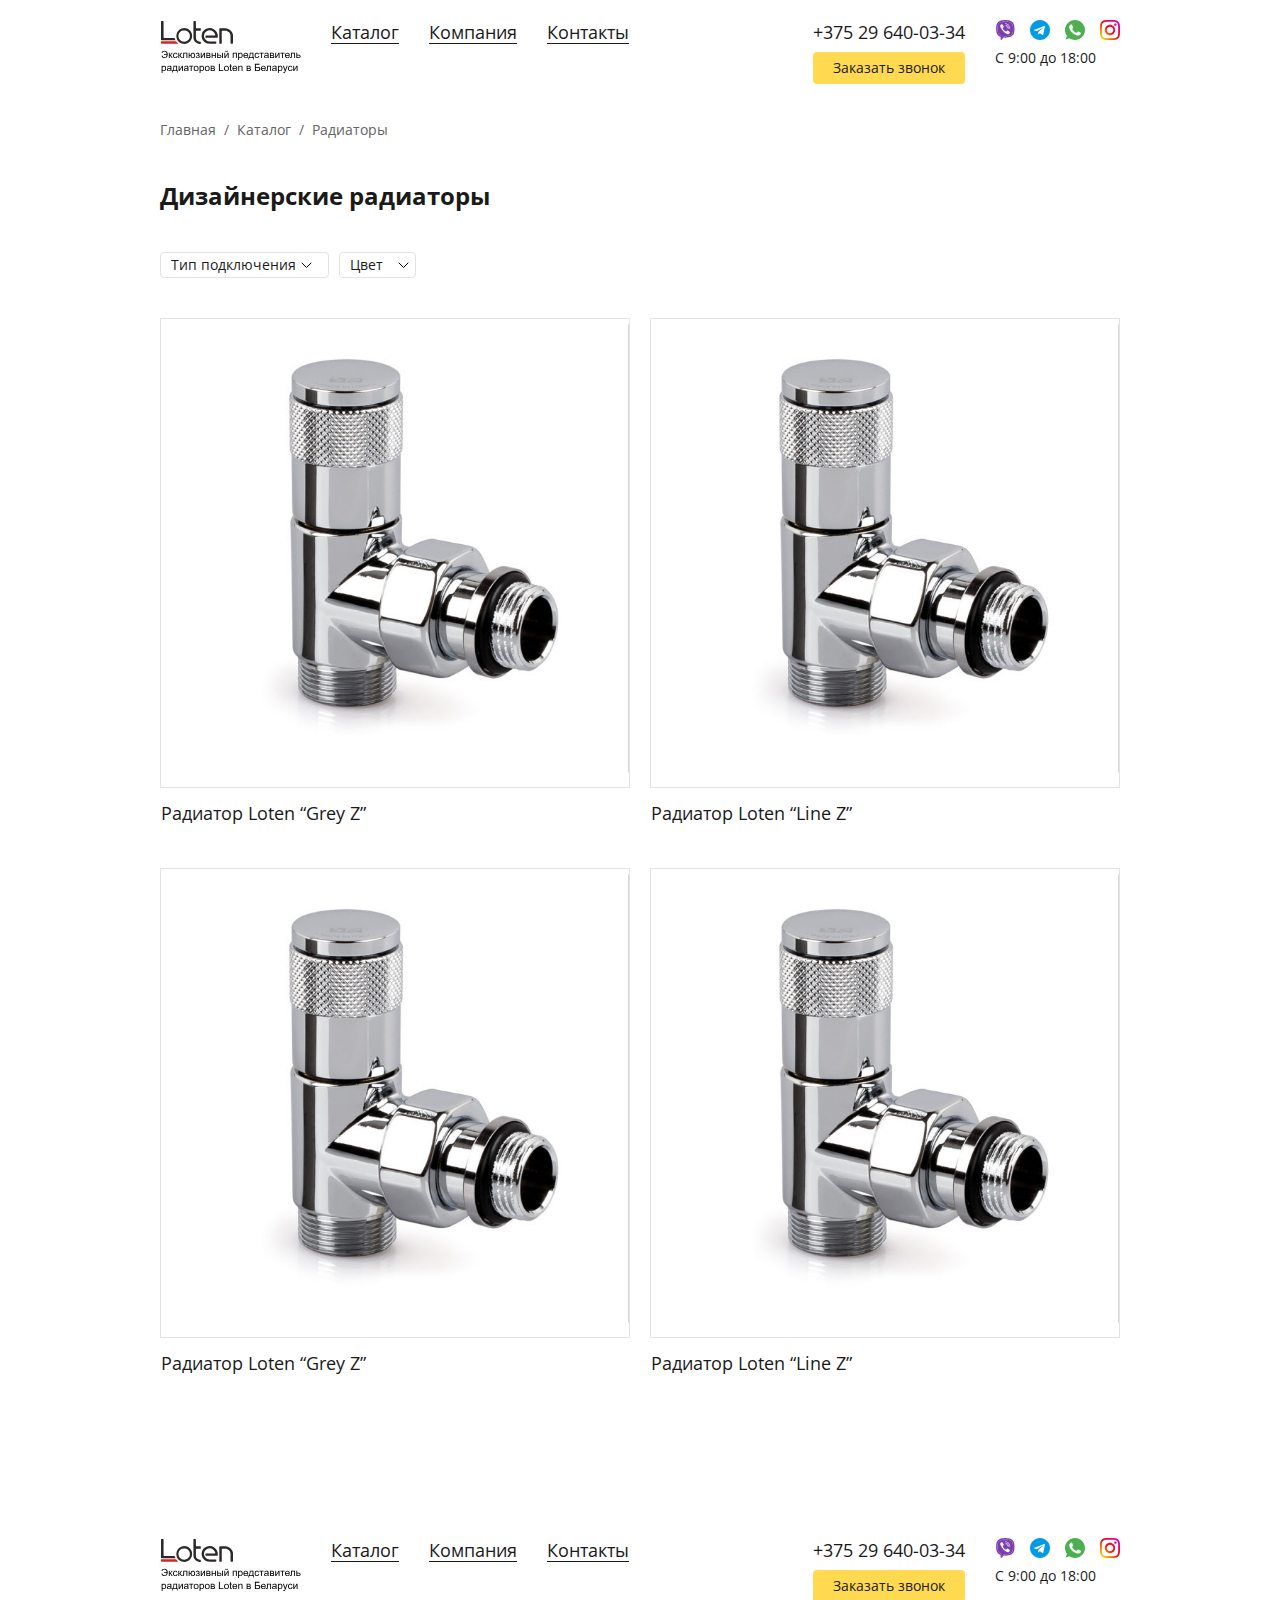
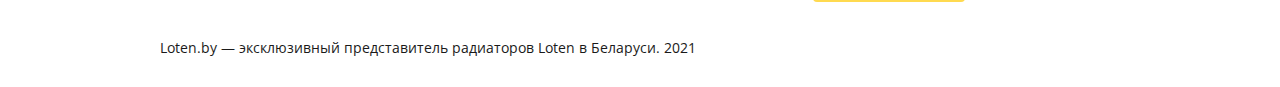
==== product_1.html @ 71379e98 "Add pages" ====
<!DOCTYPE html>
<html lang="ru">
<head>
    <meta charset="UTF-8">
    <meta http-equiv="X-UA-Compatible" content="IE=edge">
    <meta name="viewport" content="width=device-width, initial-scale=1.0">
    <title>Loten</title>

    <link rel="stylesheet" href="https://cdnjs.cloudflare.com/ajax/libs/animate.css/4.1.1/animate.min.css">
    <link rel="stylesheet" href="public/css/multirange.css">
    <link rel="stylesheet" href="public/css/common.css">
    
</head>
<body>

    <header class="header">
        <div class="container">
            <img src="public/img/logo.svg" class="header__logo" alt="Loten">
            <div class="menu-btn" data-toggle data-control="megamenu">
                <div class="menu-btn__item"></div>
                <div class="menu-btn__item"></div>
                <div class="menu-btn__item"></div>
            </div>
            <nav class="header__nav">
                <a href="" data-nav>Каталог</a>
                <a href="" data-nav>Компания</a>
                <a href="" data-nav>Контакты</a>
            </nav>
            <div class="header__phone">
                <a href="tel:+375296400334">+375 29 640-03-34</a>
                <div class="btn" data-control="modal--request">Заказать звонок</div>
            </div>
            <div class="social">
                <div class="social__content">
                    <a href="" class="social__item viber"></a>
                    <a href="" class="social__item telegram"></a>
                    <a href="" class="social__item whatsapp"></a>
                    <a href="" class="social__item instagram"></a>
                </div>
                <div class="workhours">С 9:00 до 18:00</div>
            </div>
        </div>
    </header>

    <div class="megamenu">
        <span class="megamenu__mobile active">Каталог</span>
        <span class="megamenu__mobile">Компания</span>
        <span class="megamenu__mobile">Контакты</span>
        <div class="megamenu__content active">
            <div class="megamenu__col">
                <a href="">Горизонтальные радиаторы</a>
                <a href="">Вертикальные радиаторы</a>
                <a href="">Напольные радиаторы</a>
            </div>
            <div class="megamenu__col">
                <a href="">Горизонтальные радиаторы</a>
                <a href="">Вертикальные радиаторы</a>
                <a href="">Напольные радиаторы</a>
            </div>
        </div>
        <div class="megamenu__content">
            <div class="megamenu__col">
                <a href="">О компании</a>
                <a href="">Наша комнда</a>
            </div>
            <div class="megamenu__col">
                <a href="">Вертикальные радиаторы</a>
                <a href="">Напольные радиаторы</a>
            </div>
        </div>
        <div class="megamenu__content">
            <div class="megamenu__col">
                <a href="">Горизонтальные радиаторы</a>
                <a href="">Вертикальные радиаторы</a>
                <a href="">Напольные радиаторы</a>
            </div>
            <div class="megamenu__col">
                <a href="">Горизонтальные радиаторы</a>
                <a href="">Вертикальные радиаторы</a>
                <a href="">Напольные радиаторы</a>
            </div>
        </div>
    </div>

    <div class="bc">
        <div class="container">
            <a href="/" class="bc__item">Главная</a>
            &nbsp;/&nbsp;
            <a href="/catalog/" class="bc__item">Каталог</a>
            &nbsp;/&nbsp;
            Радиаторы
        </div>
    </div>

    <section class="content">
        <div class="container">
            <h1>Дизайнерские радиаторы</h1>
            <div class="filter__content">
                <div class="filter__item">
                    <div class="filter__title">Тип подключения</div>
                    <div class="filter__items">
                        <label for="angle">
                            <input type="checkbox" id="angle">Угловой
                        </label>
                        <label for="straight">
                            <input type="checkbox" id="straight">Прямой
                        </label>
                        <label for="axial">
                            <input type="checkbox" id="axial">Осевой
                        </label>
                        <label for="triaxial">
                            <input type="checkbox" id="triaxial">Трехосевой
                        </label>
                    </div>
                </div>
                <div class="filter__item">
                    <div class="filter__title">Цвет</div>
                    <div class="filter__items colors">
                        <label for="white">
                            <input type="checkbox" id="white">Белый
                        </label>
                        <label for="gray">
                            <input type="checkbox" id="gray">Серый матовый
                        </label>
                        <label for="chromium">
                            <input type="checkbox" id="chromium">Хром
                        </label>
                        <label for="nickel">
                            <input type="checkbox" id="nickel">Никель матовый
                        </label>
                        <label for="chrome-matt">
                            <input type="checkbox" id="chrome-matt">Хром матовый
                        </label>
                        <label for="gold">
                            <input type="checkbox" id="gold">Золото
                        </label>
                        <label for="light-gold">
                            <input type="checkbox" id="light-gold">Светлое золото
                        </label>
                        <label for="bronze">
                            <input type="checkbox" id="bronze">Бронза
                        </label>
                        <label for="dark-matt">
                            <input type="checkbox" id="dark-matt">Черный матовый
                        </label>
                        <label for="base">
                            <input type="checkbox" id="base">Базовый цвет
                        </label>
                    </div>
                </div>
            </div>
            <div class="row flex-wrap">
                <div class="col-50">
                    <a href="" class="product__item small" data-bg="public/img/cat__1.jpg">
                        <div class="product__title">Радиатор Loten “Grey Z”</div>
                    </a>
                </div>
                <div class="col-50">
                    <a href="" class="product__item small" data-bg="public/img/cat__1.jpg">
                        <div class="product__title">Радиатор Loten “Line Z”</div>
                    </a>
                </div>
                <div class="col-50">
                    <a href="" class="product__item small" data-bg="public/img/cat__1.jpg">
                        <div class="product__title">Радиатор Loten “Grey Z”</div>
                    </a>
                </div>
                <div class="col-50">
                    <a href="" class="product__item small" data-bg="public/img/cat__1.jpg">
                        <div class="product__title">Радиатор Loten “Line Z”</div>
                    </a>
                </div>
            </div>
        </div>
    </section>

    <footer class="header">
        <div class="container">
            <img src="public/img/logo.svg" class="header__logo" alt="Loten">
            <nav class="header__nav">
                <a href="">Каталог</a>
                <a href="">Компания</a>
                <a href="">Контакты</a>
            </nav>
            <div class="header__phone">
                <a href="tel:+375296400334">+375 29 640-03-34</a>
                <div class="btn" data-control="modal--request">Заказать звонок</div>
            </div>
            <div class="social">
                <div class="social__content">
                    <a href="" class="social__item viber"></a>
                    <a href="" class="social__item telegram"></a>
                    <a href="" class="social__item whatsapp"></a>
                    <a href="" class="social__item instagram"></a>
                </div>
                <div class="workhours">С 9:00 до 18:00</div>
            </div>
        </div>
    </footer>

    <div class="copyright">
        <div class="container">
            Loten.by — эксклюзивный представитель радиаторов Loten в Беларуси. 2021
        </div>
    </div>

    <script src="https://ajax.googleapis.com/ajax/libs/jquery/3.6.0/jquery.min.js"></script>
    <script src="public/js/multirange.js"></script>
    <script src="public/js/main.js"></script>
    
</body>
</html>
---- public/css/multirange.css ----
@supports (--css: variables) {
	input[type="range"].multirange {
		padding: 0;
		margin: 0;
		display: inline-block;
		vertical-align: top;
	}
	input[type="range"].multirange::-moz-range-thumb {
		transform: scale(1);
		/* FF doesn't apply position it seems */
	}
	input[type="range"].multirange.original {
		position: absolute;
	}
	input[type="range"].multirange.original::-webkit-slider-thumb {
		background: var(--main);
		position: relative;
		z-index: 2;
	}
	input[type="range"].multirange.original::-moz-range-thumb {
		background: var(--main);
		z-index: 2;
	}
	input[type="range"].multirange::-moz-range-track {
		border-color: transparent;
		/* needed to switch FF to "styleable" control */
	}
	input[type="range"].multirange.middle {
		position: absolute;
		-webkit-appearance: none;
	}
	input[type="range"].multirange.middle:focus {
		outline: none;
	}
	input[type="range"].multirange.middle::-moz-range-thumb {
		position: relative;
		z-index: 1;
		height: 9px;
		width: var(--size);
		margin-top: 6px;
		margin-bottom: 6px;
		background: transparent;
		cursor: pointer;
		border: 0;
	}
	input[type="range"].multirange.middle::-webkit-slider-thumb {
		position: relative;
		z-index: 1;
		height: 9px;
		width: var(--size);
		margin-top: 6px;
		margin-bottom: 6px;
		background: transparent;
		-webkit-appearance: none;
		cursor: pointer;
	}
	input[type="range"].multirange.ghost {
		position: relative;
		background: var(--track-background);
		--track-background: linear-gradient(to right, transparent var(--low), var(--range-color) 0, var(--range-color) var(--high), transparent 0) no-repeat 0 50% / 100% 20%;
		--range-color: var(--main);
	}
	input[type="range"].multirange.ghost::-webkit-slider-runnable-track {
		background: var(--track-background);
	}
	input[type="range"].multirange.ghost::-moz-range-track {
		background: var(--track-background);
	}
	input[type="range"].multirange.ghost::-webkit-slider-thumb {
		background: var(--main);
		position: relative;
		z-index: 2;
	}
	input[type="range"].multirange.ghost::-moz-range-thumb {
		background: var(--main);
		z-index: 2;
	}
	input.multirange{
		background: none;
		-webkit-appearance: none;
	}
	input.multirange:focus{
		outline: none;
	}
	input.multirange::-webkit-slider-thumb{
		width: 16px;
		height: 16px;
		background: #fff;
		border-radius: 50%;
		top: -2px;
		-webkit-appearance: none;
	}
	input.multirange.original::-webkit-slider-runnable-track{
		height: 2px;
		background: #fff;
		border-radius: 8px;
		margin: 8px 0 0 0;
	}
	input.multirange.original::-webkit-slider-thumb{
		top: -8px;
	}
	input.multirange.ghost::-webkit-slider-thumb{
		top: 0px;
	}
}


/* IE */

@media all and (-ms-high-contrast: none),
(-ms-high-contrast: active) {
	input[type="range"].multirange {
		padding: 0;
		vertical-align: top;
	}
	input[type="range"].multirange::-ms-track {
		color: transparent;
		/* Hide tick marks */
		background: transparent;
		border: 0;
	}
	input[type="range"].multirange::-ms-fill-lower {
		background: transparent;
	}
	input[type="range"].multirange::-ms-fill-upper {
		background: transparent;
	}
	input[type="range"].multirange.original {
		position: absolute;
	}
	input[type="range"].multirange.original::-ms-track {
		background: var(--main);
	}
	input[type="range"].multirange.original::-ms-fill-lower {
		background: var(--main);
	}
	input[type="range"].multirange.middle {
		position: absolute;
	}
	input[type="range"].multirange.ghost {
		position: relative;
	}
	input[type="range"].multirange.ghost::-ms-fill-upper {
		background: #ddd;
	}
	/* Switch colors when inputs are switched, see JavaScript */
	input[type="range"].multirange.switched.original::-ms-fill-lower {
		background: transparent;
	}
	input[type="range"].multirange.switched.original::-ms-fill-upper {
		background: #ddd;
	}
	input[type="range"].multirange.switched.ghost::-ms-fill-upper {
		background: transparent;
	}
	input[type="range"].multirange.switched.ghost::-ms-fill-lower {
		background: #ddd;
	}
}
---- public/css/common.css ----
@import"https://fonts.googleapis.com/css2?family=Open+Sans:wght@400;600;700&display=swap";:root{--container: 1000px;--text: #1a1a1a;--text__light: #646464;--size: 14px;--size__xs: 14px;--main: #FFDA50;--main__hover: #FFE278;--topbar: #58565e;--topbar__bg: #f5f6f9;--stroke: #e3e3e3;--blue: #60acd4;--blue__light: #e5f4fb;--orage__blend: #fff5e4;--ocean: #77c3c3;--ocean__light: #e4f3f3;--violet: #a465dd;--violet__light: #f0e4fa;--gray: #727d88;--gray__light: #e1e6eb;--yellow: #fe9f00;--yellow__light: #fff5e4;--yellow__blend: #FCD60D80;--yellow__dark: #CAAC0E;--blue__blend: #548cde80;--brown: #CAAC0E;--orange: #F4C82D;--green: #AFD55E}html{font-size:var(--size);scroll-behavior:smooth}body{font-family:"Open Sans",sans-serif;color:var(--text);padding:0;margin:0}body.unscroll{overflow:hidden;padding:0 15px 0 0}a{color:inherit;text-decoration:none}*{box-sizing:border-box}input:focus{outline:none}button:focus{outline:none}textarea:focus{outline:none}.container{width:100%;height:100%;max-width:var(--container);padding:0 20px;margin:auto;position:relative}section{margin:80px 0}.row{display:flex;margin:0 -10px}.d-flex{display:flex}.flex-wrap{flex-wrap:wrap}.flex-col{flex-direction:column}.col-20{width:20%}.col-25{width:25%}.col-30{width:30%}.col-33{width:33.33%}.col-40{width:40%}.col-50{width:50%}.col-60{width:60%}.col-70{width:70%}.col-75{width:75%}.col-80{width:80%}.col-grow{flex-grow:1}[class^=col]{padding:0 10px}.mx-auto{margin:0 auto}.ml-auto{margin-left:auto}.aic{align-items:center}.jcc{justify-content:center}.jcsb{justify-content:space-between}.jcfe{justify-content:flex-end}.yellow{color:var(--yellow)}.blue{color:var(--blue)}.ocean{color:var(--ocean)}.violet{color:var(--violet)}.bg--yellow{background:var(--yellow__light)}.bg--blue{background:var(--blue__light)}.bg--ocean{background:var(--ocean__light)}.bg--violet{background:var(--violet__light)}.header{height:120px;padding:20px 0 0 0}.header .container{display:flex;align-items:flex-start}.header__nav{height:100%;display:flex;margin:0 30px}.header__nav a{font-size:18px;text-decoration:underline;text-underline-position:under;padding:0 30px 0 0}.header__nav a:hover{color:var(--text__light);text-decoration:none}.header__phone{display:flex;flex-direction:column;margin:0 30px 0 auto}.header__phone a{font-size:18px;white-space:nowrap;margin:0 0 8px 0}.megamenu{width:100%;height:0;background:#fff;position:absolute;overflow:hidden;z-index:1;transition:.3s}.megamenu.active{height:200px}.megamenu:hover{height:200px}.megamenu__content{display:flex;position:absolute;left:100%;transition:.4s}.megamenu__content.active{left:50%;transform:translateX(-52.8%)}.megamenu__col{width:330px;display:flex;flex-direction:column;padding:0 40px}.megamenu a{font-size:18px;line-height:52px;text-decoration:underline}.megamenu a:hover{color:var(--text__light);text-decoration:none}.megamenu__mobile{display:none}.btn{font-size:14px;text-align:center;line-height:32px;background:var(--main);border-radius:4px;cursor:pointer}.btn:hover{background:var(--main__hover)}.social__content{display:flex;margin:0 0 8px 0}.social__item{width:20px;height:20px;margin:0 15px 0 0}.social__item.viber{background-image:url(../img/socials/viber.svg)}.social__item.telegram{background-image:url(../img/socials/telegram.svg)}.social__item.whatsapp{background-image:url(../img/socials/whatsapp.svg)}.social__item.instagram{background-image:url(../img/socials/instagram.svg)}.social__item:last-child{margin:0}.content{margin:40px 0 100px 0}h1{font-size:24px;margin:0 0 40px 0}.show__item{height:700px;background-position:50%;background-size:cover;display:flex;flex-direction:column;align-items:flex-start;justify-content:flex-end;padding:30px 40px;cursor:pointer;transition:.3s}.show__item:hover{filter:brightness(90%)}.show__item:hover .show__title::after{transform:translateX(10px)}.show__item.small{height:580px}.show__item.alt{border:1px solid var(--stroke)}.content .show__item{height:440px}.content .show__item:nth-of-type(1){margin:0 0 40px 0}.show__title{font-size:32px;color:#fff;padding:0 80px 0 0;position:relative}.show__title::after{content:"";width:60px;height:100%;background:url(../img/icons/arrow__right--w.svg) no-repeat 50%;position:absolute;top:0;right:0;transition:.3s}.alt .show__title{color:var(--text)}.alt .show__title::after{background:url(../img/icons/arrow__right.svg) no-repeat 50%}.product__item{width:100%;height:700px;background-position:50%;background-size:cover;display:block;margin:0 0 80px 0;position:relative}.product__item.small{height:470px;border:1px solid var(--stroke)}.product__title{font-size:18px;line-height:52px;position:absolute;top:100%;left:0}.bc{color:var(--text__light)}.flowquote{position:absolute;top:0;left:0}.flowquote__text{max-width:420px;font-size:34px;line-height:1.2;margin:40px 0 0 160px}.flowquote__icon{width:80px;height:80px;background:url(../img/icons/quote.svg) no-repeat 50%;position:absolute;top:0;left:0}.contact__content{font-size:18px;text-align:center;line-height:1.5;display:flex;flex-direction:column;align-items:center;justify-content:center}.contact__content img{margin:0 0 20px 0}.contact__title{font-size:21px;font-weight:700;margin:0 0 10px 0}.contact__description{margin:0 0 20px 0}.copyright{padding:0 0 30px 0}.menu-btn{width:18px;height:24px;display:block;margin:0 0 0 auto;position:relative;z-index:9;cursor:pointer}.menu-btn__item{width:100%;height:2px;background:var(--text);position:absolute;transition:.4s}.menu-btn__item:first-child{top:4px}.active .menu-btn__item:first-child{transform:translateY(6px) rotate(45deg)}.menu-btn__item:nth-child(2){top:10px}.active .menu-btn__item:nth-child(2){opacity:0}.menu-btn__item:last-child{top:16px}.active .menu-btn__item:last-child{transform:translateY(-6px) rotate(-45deg)}input::-webkit-outer-spin-button,input::-webkit-inner-spin-button{-webkit-appearance:none;margin:0}input[type=number]{-moz-appearance:textfield}.menu-btn{display:none}@media(max-width: 980px){body{font-size:14px}body.unscroll{padding:0}.only-xs{display:block}.only-md{display:none}.row{flex-wrap:wrap}.d-flex{flex-wrap:wrap}[class^=col]{width:100%;padding:10px}.header{height:180px;position:relative}.header::after{content:"";width:100%;height:1px;background:var(--stroke);position:absolute;top:50%;left:0}.header .container{display:grid;grid:"1fr 1fr";flex-wrap:wrap;justify-content:space-between}.header__nav{display:none}.header__phone{margin:20px 40px 0 0}.workhours{line-height:38px}.menu-btn{display:flex}.social{margin:20px 0 0 0}.show__item{height:480px;padding:0;margin:0 0 100px 0}.show__item.small{height:480px;margin:0 0 20px 0}.content .show__item{height:440px}.content .show__item:nth-of-type(1){margin:0 0 80px 0}.show__title{font-size:24px;color:var(--text);margin:0 0 -40px 0}.show__title::after{background:url(../img/icons/arrow__right.svg) no-repeat 50%}.flowquote{background:#fff;border-radius:10px;padding:20px 30px;margin:-200px 20px 0 20px;position:relative;top:unset;left:unset}.flowquote__text{max-width:100%;font-size:14px;text-align:center;margin:20px 0 0 0}.flowquote__icon{width:40px;height:40px;background-size:contain;margin:0 auto;position:relative;top:unset;left:unset}.copyright{padding:20px 0 30px 0}.megamenu{padding:0 20px;z-index:2}.megamenu.active{height:calc(100vh - 180px)}.megamenu:hover{height:calc(100vh - 180px)}.megamenu__content{flex-direction:column}.megamenu__content.active{left:0;transform:none}.megamenu__col{padding:0 20px}.megamenu__mobile{font-size:18px;margin:10px 20px 10px 0;display:inline-block;cursor:pointer}.megamenu__mobile.active{color:var(--text__light)}.megamenu__mobile:hover{color:var(--text__light)}footer .header__phone{margin:-10px 0 0 0}}.banner{height:100vh;color:#fff;background:url(../img/main__img.jpg) no-repeat 50%;background-size:cover;padding:60px 0;margin:0;position:relative}.banner::after{content:"";width:100%;height:100%;background:#0000004d;position:absolute;top:0;left:0}.banner .container{display:flex;flex-direction:column;justify-content:flex-end}.banner h2{font-size:72px;font-weight:400;position:relative;z-index:1}.banner__link{font-size:36px;align-self:flex-start;padding:0 80px 0 0;position:relative;z-index:1}.banner__link::after{content:"";width:60px;height:100%;background:url(../img/icons/arrow__right--w.svg) no-repeat 50%;position:absolute;top:0;right:0;transition:.3s}.banner__link:hover::after{transform:translateX(10px)}@media(max-width: 768px){.banner{height:240px}.banner h2{font-size:32px}.banner__link{font-size:24px;color:var(--text);margin:0 0 -100px 0}.banner__link::after{background:url(../img/icons/arrow__right.svg) no-repeat 50%}}.filter__content{display:flex;margin:0 0 40px 0}.filter__item{margin:0 10px 0 0;position:relative}.filter__title{line-height:24px;background:url(../img/icons/dropdown.svg) no-repeat top 50% right 10%;border:1px solid var(--stroke);border-radius:4px;padding:0 32px 0 10px;cursor:pointer}.filter__items{min-width:210px;background:#fff;border-radius:4px;box-shadow:0 0 10px #0000001a;flex-direction:column;padding:15px;display:none;position:absolute;top:32px;left:-20px;z-index:1}.filter__items.active{display:flex}.filter__items label{line-height:32px;white-space:nowrap;display:flex;align-items:center;cursor:pointer}.filter__items input[type=checkbox]{width:16px;height:16px;border:1px solid var(--text);border-radius:4px;padding:0;margin:0 10px 0 0;-webkit-appearance:none}.filter__items input[type=checkbox]:checked{background:url(../img/icons/check.svg) no-repeat 60% 50% var(--main) !important}.filter__items input.filter-range{width:180px}.filter__items.colors input{width:20px;height:20px;border-radius:50%}.filter__items.colors input:checked{background:url(../img/icons/check.svg) no-repeat 50% 50% var(--main) !important}.filter__range{display:flex;justify-content:space-between;margin:0 0 10px 0}.filter__range input{width:42px}.filter__wrapper{position:relative}#gray{background:#e2e2e2}#chromium{background:#e0dfe5}#nickel{background:#c9b8be}#chrome-matt{background:#c7c6cb}#gold{background:#ecc584}#light-gold{background:#f4daad}#bronze{background:#e0bfaa}#dark-matt{background:#2c2d32}#base{background:#cdc6be}/*# sourceMappingURL=common.css.map */
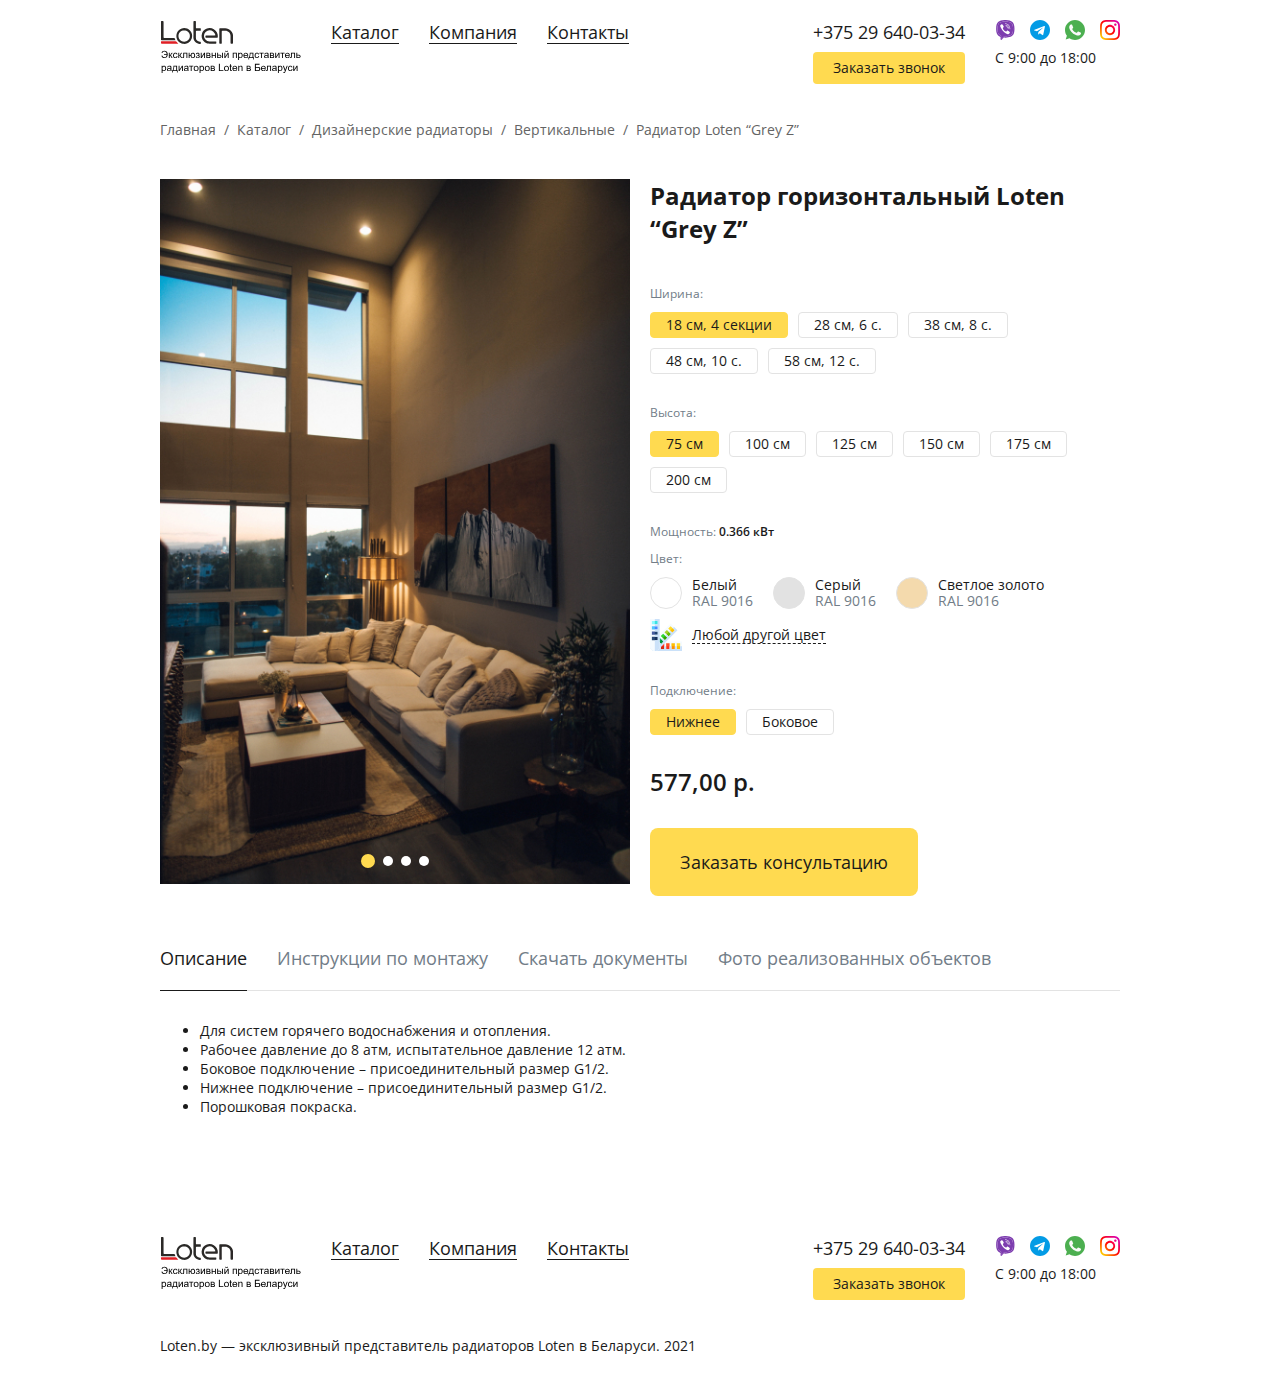
==== commit 103ddefd: "Add pages" ====
--- a/product_1.html
+++ b/product_1.html
@@ -7,6 +7,7 @@
     <title>Loten</title>
 
     <link rel="stylesheet" href="https://cdnjs.cloudflare.com/ajax/libs/animate.css/4.1.1/animate.min.css">
+    <link rel="stylesheet" href="public/css/slick.css">
     <link rel="stylesheet" href="public/css/multirange.css">
     <link rel="stylesheet" href="public/css/common.css">
     
@@ -15,7 +16,9 @@
 
     <header class="header">
         <div class="container">
-            <img src="public/img/logo.svg" class="header__logo" alt="Loten">
+            <a href="/">
+                <img src="public/img/logo.svg" class="header__logo" alt="Loten">
+            </a>
             <div class="menu-btn" data-toggle data-control="megamenu">
                 <div class="menu-btn__item"></div>
                 <div class="menu-btn__item"></div>
@@ -88,91 +91,145 @@
             &nbsp;/&nbsp;
             <a href="/catalog/" class="bc__item">Каталог</a>
             &nbsp;/&nbsp;
-            Радиаторы
+            <a href="" class="bc__item">Дизайнерские радиаторы</a>
+            &nbsp;/&nbsp;
+            <a href="" class="bc__item">Вертикальные</a>
+            &nbsp;/&nbsp;
+            Радиатор Loten “Grey Z”
         </div>
     </div>
 
     <section class="content">
         <div class="container">
-            <h1>Дизайнерские радиаторы</h1>
-            <div class="filter__content">
-                <div class="filter__item">
-                    <div class="filter__title">Тип подключения</div>
-                    <div class="filter__items">
-                        <label for="angle">
-                            <input type="checkbox" id="angle">Угловой
-                        </label>
-                        <label for="straight">
-                            <input type="checkbox" id="straight">Прямой
-                        </label>
-                        <label for="axial">
-                            <input type="checkbox" id="axial">Осевой
-                        </label>
-                        <label for="triaxial">
-                            <input type="checkbox" id="triaxial">Трехосевой
-                        </label>
-                    </div>
-                </div>
-                <div class="filter__item">
-                    <div class="filter__title">Цвет</div>
-                    <div class="filter__items colors">
-                        <label for="white">
-                            <input type="checkbox" id="white">Белый
-                        </label>
-                        <label for="gray">
-                            <input type="checkbox" id="gray">Серый матовый
-                        </label>
-                        <label for="chromium">
-                            <input type="checkbox" id="chromium">Хром
-                        </label>
-                        <label for="nickel">
-                            <input type="checkbox" id="nickel">Никель матовый
-                        </label>
-                        <label for="chrome-matt">
-                            <input type="checkbox" id="chrome-matt">Хром матовый
-                        </label>
-                        <label for="gold">
-                            <input type="checkbox" id="gold">Золото
-                        </label>
-                        <label for="light-gold">
-                            <input type="checkbox" id="light-gold">Светлое золото
-                        </label>
-                        <label for="bronze">
-                            <input type="checkbox" id="bronze">Бронза
-                        </label>
-                        <label for="dark-matt">
-                            <input type="checkbox" id="dark-matt">Черный матовый
-                        </label>
-                        <label for="base">
-                            <input type="checkbox" id="base">Базовый цвет
-                        </label>
-                    </div>
-                </div>
-            </div>
-            <div class="row flex-wrap">
+            <div class="row">
                 <div class="col-50">
-                    <a href="" class="product__item small" data-bg="public/img/cat__1.jpg">
-                        <div class="product__title">Радиатор Loten “Grey Z”</div>
-                    </a>
+                    <div class="product__gallery">
+                        <img src="public/img/prod__1.jpg" alt="Радиатор Loten “Grey Z”">
+                        <img src="public/img/prod__1.jpg" alt="Радиатор Loten “Grey Z”">
+                        <img src="public/img/prod__1.jpg" alt="Радиатор Loten “Grey Z”">
+                        <img src="public/img/prod__1.jpg" alt="Радиатор Loten “Grey Z”">
+                    </div>
                 </div>
                 <div class="col-50">
-                    <a href="" class="product__item small" data-bg="public/img/cat__1.jpg">
-                        <div class="product__title">Радиатор Loten “Line Z”</div>
-                    </a>
-                </div>
-                <div class="col-50">
-                    <a href="" class="product__item small" data-bg="public/img/cat__1.jpg">
-                        <div class="product__title">Радиатор Loten “Grey Z”</div>
-                    </a>
-                </div>
-                <div class="col-50">
-                    <a href="" class="product__item small" data-bg="public/img/cat__1.jpg">
-                        <div class="product__title">Радиатор Loten “Line Z”</div>
-                    </a>
-                </div>
+                    <h1 class="product__heading">Радиатор горизонтальный Loten “Grey Z”</h1>
+                    <div class="product__hint">Ширина:</div>
+                    <div class="product__row">
+                        <div class="product__feature active" data-active>18 см, 4 секции</div>
+                        <div class="product__feature" data-active>28 см, 6 с.</div>
+                        <div class="product__feature" data-active>38 см, 8 с.</div>
+                        <div class="product__feature" data-active>48 см, 10 с.</div>
+                        <div class="product__feature" data-active>58 см, 12 с.</div>
+                    </div>
+                    <div class="product__hint">Высота:</div>
+                    <div class="product__row">
+                        <div class="product__feature active" data-active>75 см</div>
+                        <div class="product__feature" data-active>100 см</div>
+                        <div class="product__feature" data-active>125 см</div>
+                        <div class="product__feature" data-active>150 см</div>
+                        <div class="product__feature" data-active>175 см</div>
+                        <div class="product__feature" data-active>200 см</div>
+                    </div>
+                    <div class="product__hint">Мощность: <span>0.366 кВт</span></div>
+                    <div class="product__hint">Цвет:</div>
+                    <div class="product__row">
+                        <div class="color__item">
+                            <div class="color__example"></div>
+                            <div class="color__description">
+                                <div class="color__title">Белый</div>
+                                <div class="color__subtitle">RAL 9016</div>
+                            </div>
+                        </div>
+                        <div class="color__item">
+                            <div class="color__example" id="gray"></div>
+                            <div class="color__description">
+                                <div class="color__title">Серый</div>
+                                <div class="color__subtitle">RAL 9016</div>
+                            </div>
+                        </div>
+                        <div class="color__item">
+                            <div class="color__example" id="light-gold"></div>
+                            <div class="color__description">
+                                <div class="color__title">Светлое золото</div>
+                                <div class="color__subtitle">RAL 9016</div>
+                            </div>
+                        </div>
+                        <div class="color__item palette">
+                            <div class="color__example"></div>
+                            <div class="color__description">
+                                <div class="color__title alt">Любой другой цвет</div>
+                            </div>
+                            <div class="color__hint">Если вам не подходят базовые цвета (серый, белый, бежевый, черный), мы можем покрасить в любой другой цвет за 10% стоимости радиатора</div>
+                        </div>
+                    </div>
+                    <div class="product__hint">Подключение:</div>
+                    <div class="product__row">
+                        <div class="product__feature active" data-active>Нижнее</div>
+                        <div class="product__feature" data-active>Боковое</div>
+                    </div>
+                    <div class="product__price">577,00 р.</div>
+                    <div class="product__order" data-control="modal--request">Заказать консультацию</div>
+                </div>
+            </div>
+            <div class="tab__nav">
+                <div class="tab__item active">Описание</div>
+                <div class="tab__item">Инструкции по монтажу</div>
+                <div class="tab__item">Скачать документы</div>
+                <div class="tab__item">Фото реализованных объектов</div>
+            </div>
+            <div class="tab__content active">
+                <ul>
+                    <li>Для систем горячего водоснабжения и отопления.</li>
+                    <li>Рабочее давление до 8 атм, испытательное давление 12 атм.</li>
+                    <li>Боковое подключение – присоединительный размер G1/2.</li>
+                    <li>Нижнее подключение – присоединительный размер G1/2.</li>
+                    <li>Порошковая покраска.</li>
+                </ul>
+            </div>
+            <div class="tab__content">
+                <ul>
+                    <li>Боковое подключение – присоединительный размер G1/2.</li>
+                    <li>Нижнее подключение – присоединительный размер G1/2.</li>
+                    <li>Порошковая покраска.</li>
+                </ul>
+            </div>
+            <div class="tab__content">
+                Test
+            </div>
+            <div class="tab__content">
+                Test 2
             </div>
         </div>
     </section>
+
+    <div class="modal modal--request">
+        <div class="modal__container">
+            <form class="form form--order">
+                <div class="modal__title">Заказать консультацию</div>
+                <div class="row">
+                    <div class="col-50">
+                        <label>Ваше имя</label>
+                        <input type="text" name="username">
+                    </div>
+                    <div class="col-50">
+                        <label>Телефон*</label>
+                        <input type="text" name="phone" required>
+                    </div>
+                </div>
+                <div class="row">
+                    <div class="col-grow">
+                        <label>Комментарий</label>
+                        <input type="text" name="message">
+                    </div>
+                </div>
+                <div class="row">
+                    <div class="col-grow">
+                        <input type="submit" value="Отправить">
+                    </div>
+                </div>
+            </form>
+            <div class="modal__close"></div>
+        </div>
+    </div>
 
     <footer class="header">
         <div class="container">
@@ -205,6 +262,7 @@
     </div>
 
     <script src="https://ajax.googleapis.com/ajax/libs/jquery/3.6.0/jquery.min.js"></script>
+    <script src="public/js/slick.js"></script>
     <script src="public/js/multirange.js"></script>
     <script src="public/js/main.js"></script>
     
--- a/public/css/common.css
+++ b/public/css/common.css
@@ -1 +1 @@
-@import"https://fonts.googleapis.com/css2?family=Open+Sans:wght@400;600;700&display=swap";:root{--container: 1000px;--text: #1a1a1a;--text__light: #646464;--size: 14px;--size__xs: 14px;--main: #FFDA50;--main__hover: #FFE278;--topbar: #58565e;--topbar__bg: #f5f6f9;--stroke: #e3e3e3;--blue: #60acd4;--blue__light: #e5f4fb;--orage__blend: #fff5e4;--ocean: #77c3c3;--ocean__light: #e4f3f3;--violet: #a465dd;--violet__light: #f0e4fa;--gray: #727d88;--gray__light: #e1e6eb;--yellow: #fe9f00;--yellow__light: #fff5e4;--yellow__blend: #FCD60D80;--yellow__dark: #CAAC0E;--blue__blend: #548cde80;--brown: #CAAC0E;--orange: #F4C82D;--green: #AFD55E}html{font-size:var(--size);scroll-behavior:smooth}body{font-family:"Open Sans",sans-serif;color:var(--text);padding:0;margin:0}body.unscroll{overflow:hidden;padding:0 15px 0 0}a{color:inherit;text-decoration:none}*{box-sizing:border-box}input:focus{outline:none}button:focus{outline:none}textarea:focus{outline:none}.container{width:100%;height:100%;max-width:var(--container);padding:0 20px;margin:auto;position:relative}section{margin:80px 0}.row{display:flex;margin:0 -10px}.d-flex{display:flex}.flex-wrap{flex-wrap:wrap}.flex-col{flex-direction:column}.col-20{width:20%}.col-25{width:25%}.col-30{width:30%}.col-33{width:33.33%}.col-40{width:40%}.col-50{width:50%}.col-60{width:60%}.col-70{width:70%}.col-75{width:75%}.col-80{width:80%}.col-grow{flex-grow:1}[class^=col]{padding:0 10px}.mx-auto{margin:0 auto}.ml-auto{margin-left:auto}.aic{align-items:center}.jcc{justify-content:center}.jcsb{justify-content:space-between}.jcfe{justify-content:flex-end}.yellow{color:var(--yellow)}.blue{color:var(--blue)}.ocean{color:var(--ocean)}.violet{color:var(--violet)}.bg--yellow{background:var(--yellow__light)}.bg--blue{background:var(--blue__light)}.bg--ocean{background:var(--ocean__light)}.bg--violet{background:var(--violet__light)}.header{height:120px;padding:20px 0 0 0}.header .container{display:flex;align-items:flex-start}.header__nav{height:100%;display:flex;margin:0 30px}.header__nav a{font-size:18px;text-decoration:underline;text-underline-position:under;padding:0 30px 0 0}.header__nav a:hover{color:var(--text__light);text-decoration:none}.header__phone{display:flex;flex-direction:column;margin:0 30px 0 auto}.header__phone a{font-size:18px;white-space:nowrap;margin:0 0 8px 0}.megamenu{width:100%;height:0;background:#fff;position:absolute;overflow:hidden;z-index:1;transition:.3s}.megamenu.active{height:200px}.megamenu:hover{height:200px}.megamenu__content{display:flex;position:absolute;left:100%;transition:.4s}.megamenu__content.active{left:50%;transform:translateX(-52.8%)}.megamenu__col{width:330px;display:flex;flex-direction:column;padding:0 40px}.megamenu a{font-size:18px;line-height:52px;text-decoration:underline}.megamenu a:hover{color:var(--text__light);text-decoration:none}.megamenu__mobile{display:none}.btn{font-size:14px;text-align:center;line-height:32px;background:var(--main);border-radius:4px;cursor:pointer}.btn:hover{background:var(--main__hover)}.social__content{display:flex;margin:0 0 8px 0}.social__item{width:20px;height:20px;margin:0 15px 0 0}.social__item.viber{background-image:url(../img/socials/viber.svg)}.social__item.telegram{background-image:url(../img/socials/telegram.svg)}.social__item.whatsapp{background-image:url(../img/socials/whatsapp.svg)}.social__item.instagram{background-image:url(../img/socials/instagram.svg)}.social__item:last-child{margin:0}.content{margin:40px 0 100px 0}h1{font-size:24px;margin:0 0 40px 0}.show__item{height:700px;background-position:50%;background-size:cover;display:flex;flex-direction:column;align-items:flex-start;justify-content:flex-end;padding:30px 40px;cursor:pointer;transition:.3s}.show__item:hover{filter:brightness(90%)}.show__item:hover .show__title::after{transform:translateX(10px)}.show__item.small{height:580px}.show__item.alt{border:1px solid var(--stroke)}.content .show__item{height:440px}.content .show__item:nth-of-type(1){margin:0 0 40px 0}.show__title{font-size:32px;color:#fff;padding:0 80px 0 0;position:relative}.show__title::after{content:"";width:60px;height:100%;background:url(../img/icons/arrow__right--w.svg) no-repeat 50%;position:absolute;top:0;right:0;transition:.3s}.alt .show__title{color:var(--text)}.alt .show__title::after{background:url(../img/icons/arrow__right.svg) no-repeat 50%}.product__item{width:100%;height:700px;background-position:50%;background-size:cover;display:block;margin:0 0 80px 0;position:relative}.product__item.small{height:470px;border:1px solid var(--stroke)}.product__title{font-size:18px;line-height:52px;position:absolute;top:100%;left:0}.bc{color:var(--text__light)}.flowquote{position:absolute;top:0;left:0}.flowquote__text{max-width:420px;font-size:34px;line-height:1.2;margin:40px 0 0 160px}.flowquote__icon{width:80px;height:80px;background:url(../img/icons/quote.svg) no-repeat 50%;position:absolute;top:0;left:0}.contact__content{font-size:18px;text-align:center;line-height:1.5;display:flex;flex-direction:column;align-items:center;justify-content:center}.contact__content img{margin:0 0 20px 0}.contact__title{font-size:21px;font-weight:700;margin:0 0 10px 0}.contact__description{margin:0 0 20px 0}.copyright{padding:0 0 30px 0}.menu-btn{width:18px;height:24px;display:block;margin:0 0 0 auto;position:relative;z-index:9;cursor:pointer}.menu-btn__item{width:100%;height:2px;background:var(--text);position:absolute;transition:.4s}.menu-btn__item:first-child{top:4px}.active .menu-btn__item:first-child{transform:translateY(6px) rotate(45deg)}.menu-btn__item:nth-child(2){top:10px}.active .menu-btn__item:nth-child(2){opacity:0}.menu-btn__item:last-child{top:16px}.active .menu-btn__item:last-child{transform:translateY(-6px) rotate(-45deg)}input::-webkit-outer-spin-button,input::-webkit-inner-spin-button{-webkit-appearance:none;margin:0}input[type=number]{-moz-appearance:textfield}.menu-btn{display:none}@media(max-width: 980px){body{font-size:14px}body.unscroll{padding:0}.only-xs{display:block}.only-md{display:none}.row{flex-wrap:wrap}.d-flex{flex-wrap:wrap}[class^=col]{width:100%;padding:10px}.header{height:180px;position:relative}.header::after{content:"";width:100%;height:1px;background:var(--stroke);position:absolute;top:50%;left:0}.header .container{display:grid;grid:"1fr 1fr";flex-wrap:wrap;justify-content:space-between}.header__nav{display:none}.header__phone{margin:20px 40px 0 0}.workhours{line-height:38px}.menu-btn{display:flex}.social{margin:20px 0 0 0}.show__item{height:480px;padding:0;margin:0 0 100px 0}.show__item.small{height:480px;margin:0 0 20px 0}.content .show__item{height:440px}.content .show__item:nth-of-type(1){margin:0 0 80px 0}.show__title{font-size:24px;color:var(--text);margin:0 0 -40px 0}.show__title::after{background:url(../img/icons/arrow__right.svg) no-repeat 50%}.flowquote{background:#fff;border-radius:10px;padding:20px 30px;margin:-200px 20px 0 20px;position:relative;top:unset;left:unset}.flowquote__text{max-width:100%;font-size:14px;text-align:center;margin:20px 0 0 0}.flowquote__icon{width:40px;height:40px;background-size:contain;margin:0 auto;position:relative;top:unset;left:unset}.copyright{padding:20px 0 30px 0}.megamenu{padding:0 20px;z-index:2}.megamenu.active{height:calc(100vh - 180px)}.megamenu:hover{height:calc(100vh - 180px)}.megamenu__content{flex-direction:column}.megamenu__content.active{left:0;transform:none}.megamenu__col{padding:0 20px}.megamenu__mobile{font-size:18px;margin:10px 20px 10px 0;display:inline-block;cursor:pointer}.megamenu__mobile.active{color:var(--text__light)}.megamenu__mobile:hover{color:var(--text__light)}footer .header__phone{margin:-10px 0 0 0}}.banner{height:100vh;color:#fff;background:url(../img/main__img.jpg) no-repeat 50%;background-size:cover;padding:60px 0;margin:0;position:relative}.banner::after{content:"";width:100%;height:100%;background:#0000004d;position:absolute;top:0;left:0}.banner .container{display:flex;flex-direction:column;justify-content:flex-end}.banner h2{font-size:72px;font-weight:400;position:relative;z-index:1}.banner__link{font-size:36px;align-self:flex-start;padding:0 80px 0 0;position:relative;z-index:1}.banner__link::after{content:"";width:60px;height:100%;background:url(../img/icons/arrow__right--w.svg) no-repeat 50%;position:absolute;top:0;right:0;transition:.3s}.banner__link:hover::after{transform:translateX(10px)}@media(max-width: 768px){.banner{height:240px}.banner h2{font-size:32px}.banner__link{font-size:24px;color:var(--text);margin:0 0 -100px 0}.banner__link::after{background:url(../img/icons/arrow__right.svg) no-repeat 50%}}.filter__content{display:flex;margin:0 0 40px 0}.filter__item{margin:0 10px 0 0;position:relative}.filter__title{line-height:24px;background:url(../img/icons/dropdown.svg) no-repeat top 50% right 10%;border:1px solid var(--stroke);border-radius:4px;padding:0 32px 0 10px;cursor:pointer}.filter__items{min-width:210px;background:#fff;border-radius:4px;box-shadow:0 0 10px #0000001a;flex-direction:column;padding:15px;display:none;position:absolute;top:32px;left:-20px;z-index:1}.filter__items.active{display:flex}.filter__items label{line-height:32px;white-space:nowrap;display:flex;align-items:center;cursor:pointer}.filter__items input[type=checkbox]{width:16px;height:16px;border:1px solid var(--text);border-radius:4px;padding:0;margin:0 10px 0 0;-webkit-appearance:none}.filter__items input[type=checkbox]:checked{background:url(../img/icons/check.svg) no-repeat 60% 50% var(--main) !important}.filter__items input.filter-range{width:180px}.filter__items.colors input{width:20px;height:20px;border-radius:50%}.filter__items.colors input:checked{background:url(../img/icons/check.svg) no-repeat 50% 50% var(--main) !important}.filter__range{display:flex;justify-content:space-between;margin:0 0 10px 0}.filter__range input{width:42px}.filter__wrapper{position:relative}#gray{background:#e2e2e2}#chromium{background:#e0dfe5}#nickel{background:#c9b8be}#chrome-matt{background:#c7c6cb}#gold{background:#ecc584}#light-gold{background:#f4daad}#bronze{background:#e0bfaa}#dark-matt{background:#2c2d32}#base{background:#cdc6be}/*# sourceMappingURL=common.css.map */
+@import"https://fonts.googleapis.com/css2?family=Open+Sans:wght@400;600;700&display=swap";:root{--container: 1000px;--text: #1a1a1a;--text__light: #646464;--size: 14px;--size__xs: 14px;--main: #FFDA50;--main__hover: #FFE278;--topbar: #58565e;--topbar__bg: #f5f6f9;--stroke: #e3e3e3;--blue: #60acd4;--blue__light: #e5f4fb;--orage__blend: #fff5e4;--ocean: #77c3c3;--ocean__light: #e4f3f3;--violet: #a465dd;--violet__light: #f0e4fa;--gray: #727d88;--gray__light: #e1e6eb;--yellow: #fe9f00;--yellow__light: #fff5e4;--yellow__blend: #FCD60D80;--yellow__dark: #CAAC0E;--blue__blend: #548cde80;--brown: #CAAC0E;--orange: #F4C82D;--green: #AFD55E}html{font-size:var(--size);scroll-behavior:smooth}body{font-family:"Open Sans",sans-serif;color:var(--text);padding:0;margin:0}body.unscroll{overflow:hidden;padding:0 15px 0 0}a{color:inherit;text-decoration:none}*{box-sizing:border-box}input:focus{outline:none}button:focus{outline:none}textarea:focus{outline:none}.container{width:100%;height:100%;max-width:var(--container);padding:0 20px;margin:auto;position:relative}section{margin:80px 0}.row{display:flex;margin:0 -10px}.d-flex{display:flex}.flex-wrap{flex-wrap:wrap}.flex-col{flex-direction:column}.col-20{width:20%}.col-25{width:25%}.col-30{width:30%}.col-33{width:33.33%}.col-40{width:40%}.col-50{width:50%}.col-60{width:60%}.col-70{width:70%}.col-75{width:75%}.col-80{width:80%}.col-grow{flex-grow:1}[class^=col]{padding:0 10px}.mx-auto{margin:0 auto}.ml-auto{margin-left:auto}.aic{align-items:center}.jcc{justify-content:center}.jcsb{justify-content:space-between}.jcfe{justify-content:flex-end}.yellow{color:var(--yellow)}.blue{color:var(--blue)}.ocean{color:var(--ocean)}.violet{color:var(--violet)}.bg--yellow{background:var(--yellow__light)}.bg--blue{background:var(--blue__light)}.bg--ocean{background:var(--ocean__light)}.bg--violet{background:var(--violet__light)}.header{height:120px;padding:20px 0 0 0}.header .container{display:flex;align-items:flex-start}.header__nav{height:100%;display:flex;margin:0 30px}.header__nav a{font-size:18px;text-decoration:underline;text-underline-position:under;padding:0 30px 0 0}.header__nav a:hover{color:var(--text__light);text-decoration:none}.header__phone{display:flex;flex-direction:column;margin:0 30px 0 auto}.header__phone a{font-size:18px;white-space:nowrap;margin:0 0 8px 0}.megamenu{width:100%;height:0;background:#fff;position:absolute;overflow:hidden;z-index:1;transition:.3s}.megamenu.active{height:200px}.megamenu:hover{height:200px}.megamenu__content{display:flex;position:absolute;left:100%;transition:.4s}.megamenu__content.active{left:50%;transform:translateX(-52.8%)}.megamenu__col{width:330px;display:flex;flex-direction:column;padding:0 40px}.megamenu a{font-size:18px;line-height:52px;text-decoration:underline}.megamenu a:hover{color:var(--text__light);text-decoration:none}.megamenu__mobile{display:none}.btn{font-size:14px;text-align:center;line-height:32px;background:var(--main);border-radius:4px;cursor:pointer}.btn:hover{background:var(--main__hover)}.social__content{display:flex;margin:0 0 8px 0}.social__item{width:20px;height:20px;margin:0 15px 0 0}.social__item.viber{background-image:url(../img/socials/viber.svg)}.social__item.telegram{background-image:url(../img/socials/telegram.svg)}.social__item.whatsapp{background-image:url(../img/socials/whatsapp.svg)}.social__item.instagram{background-image:url(../img/socials/instagram.svg)}.social__item:last-child{margin:0}.content{margin:40px 0 100px 0}h1{font-size:24px;margin:0 0 40px 0}.show__item{height:700px;background-position:50%;background-size:cover;display:flex;flex-direction:column;align-items:flex-start;justify-content:flex-end;padding:30px 40px;cursor:pointer;transition:.3s}.show__item:hover{filter:brightness(90%)}.show__item:hover .show__title::after{transform:translateX(10px)}.show__item.small{height:580px}.show__item.alt{border:1px solid var(--stroke)}.content .show__item{height:440px}.content .show__item:nth-of-type(1){margin:0 0 40px 0}.show__title{font-size:32px;color:#fff;padding:0 80px 0 0;position:relative}.show__title::after{content:"";width:60px;height:100%;background:url(../img/icons/arrow__right--w.svg) no-repeat 50%;position:absolute;top:0;right:0;transition:.3s}.alt .show__title{color:var(--text)}.alt .show__title::after{background:url(../img/icons/arrow__right.svg) no-repeat 50%}.product__item{width:100%;height:700px;background-position:50%;background-size:cover;display:block;margin:0 0 80px 0;position:relative}.product__item.small{height:470px;border:1px solid var(--stroke)}.product__title{font-size:18px;line-height:52px;position:absolute;top:100%;left:0}.product__gallery{overflow:hidden}.product__row{display:flex;flex-wrap:wrap;margin:0 0 20px 0}.product__feature{line-height:24px;border:1px solid var(--stroke);border-radius:4px;padding:0 15px;margin:0 10px 10px 0;cursor:pointer}.product__feature.active{background:var(--main);border:1px solid var(--main)}.product__price{font-size:24px;font-weight:600;margin:20px 0 30px 0}.product__order{font-size:18px;line-height:68px;background:var(--main);border-radius:8px;padding:0 30px;display:inline-block;cursor:pointer}.product__hint{font-size:12px;color:var(--gray);margin:0 0 10px 0}.product__hint span{color:var(--text);font-weight:600}.color__item{display:flex;padding:0;margin:0 10px 10px 0;position:relative;cursor:pointer}.color__item:hover .color__hint{display:block}.color__example{width:32px;height:32px;border:1px solid var(--stroke);border-radius:50%}.palette>.color__example{background:url(../img/icons/palette.svg) no-repeat 50%;background-size:contain;border:none;border-radius:0}.color__title{line-height:16px;padding:0}.color__title.alt{border-bottom:1px dashed var(--text);margin:8px 0}.color__subtitle{color:var(--gray);line-height:16px;padding:0}.color__hint{width:220px;font-size:12px;background:#fff;border-radius:4px;box-shadow:0 0 10px #0000001a;padding:15px;display:none;position:absolute;left:0;bottom:32px}.tab__nav{border-bottom:1px solid var(--stroke);display:flex;margin:30px 0}.tab__item{font-size:18px;color:var(--gray);line-height:64px;margin:0 30px 0 0;position:relative;cursor:pointer}.tab__item.active{color:var(--text)}.tab__item.active::after{content:"";width:100%;height:1px;background:var(--text);position:absolute;top:100%;left:0}.tab__content{display:none}.tab__content.active{display:block}.bc{color:var(--text__light)}.flowquote{position:absolute;top:0;left:0}.flowquote__text{max-width:420px;font-size:34px;line-height:1.2;margin:40px 0 0 160px}.flowquote__icon{width:80px;height:80px;background:url(../img/icons/quote.svg) no-repeat 50%;position:absolute;top:0;left:0}.modal{width:100vw;height:100vh;background:#00000033;position:fixed;display:none;align-items:center;justify-content:center;top:0;left:0;z-index:9}.modal.active{display:flex}.modal__container{width:100%;max-width:480px;background:#fff;border-radius:8px;padding:40px 20px;animation:fadeIn .4s forwards}.modal__title{font-size:24px;font-weight:600;text-align:center;margin:0 0 20px 0}.modal__subtitle{margin:0 0 20px 0}.modal__img{width:100%;height:80vh;object-fit:contain}.modal__close{width:24px;height:24px;background:url(../img/icons/close.svg) no-repeat 50%;position:absolute;top:20px;right:20px;transition:.3s;cursor:pointer}.modal__close:hover{transform:rotate(90deg)}.modal label{font-size:16px;display:block;margin:0 0 8px 0}.modal input{width:100%;font-size:16px;line-height:36px;border:1px solid var(--stroke);border-radius:4px;padding:0 15px;margin:0 0 20px 0}.modal input[type=submit]{width:auto;font-size:18px;color:var(--text);line-height:64px;background:var(--main);border:1px solid var(--main);padding:0 60px;margin:0;cursor:pointer}@keyframes fadeIn{0%{opacity:0;transform:scale(0)}100%{opacity:1;transform:scale(1)}}.contact__content{font-size:18px;text-align:center;line-height:1.5;display:flex;flex-direction:column;align-items:center;justify-content:center}.contact__content img{margin:0 0 20px 0}.contact__title{font-size:21px;font-weight:700;margin:0 0 10px 0}.contact__description{margin:0 0 20px 0}.copyright{padding:0 0 30px 0}.menu-btn{width:18px;height:24px;display:block;margin:0 0 0 auto;position:relative;z-index:9;cursor:pointer}.menu-btn__item{width:100%;height:2px;background:var(--text);position:absolute;transition:.4s}.menu-btn__item:first-child{top:4px}.active .menu-btn__item:first-child{transform:translateY(6px) rotate(45deg)}.menu-btn__item:nth-child(2){top:10px}.active .menu-btn__item:nth-child(2){opacity:0}.menu-btn__item:last-child{top:16px}.active .menu-btn__item:last-child{transform:translateY(-6px) rotate(-45deg)}.slick-slider{position:relative}.slick-slider:hover .slick-next{opacity:1}.slick-slider:hover .slick-prev{opacity:1}.slick-list{min-height:300px;margin:0 -10px}.slick-slide{margin:0 10px}.slick-slide:focus{outline:none}.slick-next{width:40px;height:40px;font-size:0;background:url(../img/icons/arrow__right--alt.svg) no-repeat 50% #fff;border:1px solid var(--text);border-radius:50%;position:absolute;top:50%;right:.5rem;z-index:1;opacity:0;transition:.4s;transform:translateY(-50%);cursor:pointer;-webkit-appearance:none}.slick-prev{width:40px;height:40px;font-size:0;background:url(../img/icons/arrow__left--alt.svg) no-repeat 50% #fff;border:1px solid var(--text);border-radius:50%;position:absolute;top:50%;left:.5rem;z-index:1;opacity:0;transition:.4s;transform:translateY(-50%);cursor:pointer;-webkit-appearance:none}.slick-dots{width:100%;padding:0;margin:0;list-style-type:none;display:flex;align-items:center;justify-content:center;position:absolute;left:0;bottom:20px}.slick-dots li{width:10px;height:10px;background:#fff;border-radius:50%;padding:0;margin:0 4px}.slick-dots li.slick-active{width:14px;height:14px;background:var(--main)}.slick-dots button{font-size:0;border:0;padding:0;margin:0;-webkit-appearance:none}input::-webkit-outer-spin-button,input::-webkit-inner-spin-button{-webkit-appearance:none;margin:0}input[type=number]{-moz-appearance:textfield}.menu-btn{display:none}@media(max-width: 980px){body{font-size:14px}body.unscroll{padding:0}.only-xs{display:block}.only-md{display:none}.row{flex-wrap:wrap}.d-flex{flex-wrap:wrap}[class^=col]{width:100%;padding:10px}.header{height:180px;position:relative}.header::after{content:"";width:100%;height:1px;background:var(--stroke);position:absolute;top:50%;left:0}.header .container{display:grid;grid:"1fr 1fr";flex-wrap:wrap;justify-content:space-between}.header__nav{display:none}.header__phone{margin:20px 40px 0 0}.workhours{line-height:38px}.menu-btn{display:flex}.social{margin:20px 0 0 0}.show__item{height:480px;padding:0;margin:0 0 100px 0}.show__item.small{height:480px;margin:0 0 20px 0}.content .show__item{height:440px}.content .show__item:nth-of-type(1){margin:0 0 80px 0}.show__title{font-size:24px;color:var(--text);margin:0 0 -40px 0}.show__title::after{background:url(../img/icons/arrow__right.svg) no-repeat 50%}.flowquote{background:#fff;border-radius:10px;padding:20px 30px;margin:-200px 20px 0 20px;position:relative;top:unset;left:unset}.flowquote__text{max-width:100%;font-size:14px;text-align:center;margin:20px 0 0 0}.flowquote__icon{width:40px;height:40px;background-size:contain;margin:0 auto;position:relative;top:unset;left:unset}.modal__container{height:100vh;margin:30px 15px 0 15px}.modal__title{font-size:18px;text-align:left}.modal input{margin:0}.copyright{padding:20px 0 30px 0}.megamenu{padding:0 20px;z-index:2}.megamenu.active{height:calc(100vh - 180px)}.megamenu:hover{height:calc(100vh - 180px)}.megamenu__content{flex-direction:column}.megamenu__content.active{left:0;transform:none}.megamenu__col{padding:0 20px}.megamenu__mobile{font-size:18px;margin:10px 20px 10px 0;display:inline-block;cursor:pointer}.megamenu__mobile.active{color:var(--text__light)}.megamenu__mobile:hover{color:var(--text__light)}.product__heading{position:absolute;top:0;left:20px}.product__gallery{margin:80px 0 0 0}.color__item{width:auto;padding:0}.color__example{width:32px;flex:0 0 32px}.color__description{padding:0 10px}.color__title{padding:0}.color__subtitle{padding:0}.tab__nav{white-space:nowrap;overflow:auto}footer .header__phone{margin:-10px 0 0 0}}.banner{height:100vh;color:#fff;background:url(../img/main__img.jpg) no-repeat 50%;background-size:cover;padding:60px 0;margin:0;position:relative}.banner::after{content:"";width:100%;height:100%;background:#0000004d;position:absolute;top:0;left:0}.banner .container{display:flex;flex-direction:column;justify-content:flex-end}.banner h2{font-size:72px;font-weight:400;position:relative;z-index:1}.banner__link{font-size:36px;align-self:flex-start;padding:0 80px 0 0;position:relative;z-index:1}.banner__link::after{content:"";width:60px;height:100%;background:url(../img/icons/arrow__right--w.svg) no-repeat 50%;position:absolute;top:0;right:0;transition:.3s}.banner__link:hover::after{transform:translateX(10px)}@media(max-width: 768px){.banner{height:240px}.banner h2{font-size:32px}.banner__link{font-size:24px;color:var(--text);margin:0 0 -100px 0}.banner__link::after{background:url(../img/icons/arrow__right.svg) no-repeat 50%}}.filter__content{display:flex;margin:0 0 40px 0}.filter__item{margin:0 10px 0 0;position:relative}.filter__title{line-height:24px;background:url(../img/icons/dropdown.svg) no-repeat top 50% right 10%;border:1px solid var(--stroke);border-radius:4px;padding:0 32px 0 10px;cursor:pointer}.filter__items{min-width:210px;background:#fff;border-radius:4px;box-shadow:0 0 10px #0000001a;flex-direction:column;padding:15px;display:none;position:absolute;top:32px;left:-20px;z-index:1}.filter__items.active{display:flex}.filter__items label{line-height:32px;white-space:nowrap;display:flex;align-items:center;cursor:pointer}.filter__items input[type=checkbox]{width:16px;height:16px;border:1px solid var(--text);border-radius:4px;padding:0;margin:0 10px 0 0;-webkit-appearance:none}.filter__items input[type=checkbox]:checked{background:url(../img/icons/check.svg) no-repeat 60% 50% var(--main) !important}.filter__items input.filter-range{width:180px}.filter__items.colors input{width:20px;height:20px;border-radius:50%}.filter__items.colors input:checked{background:url(../img/icons/check.svg) no-repeat 50% 50% var(--main) !important}.filter__range{display:flex;justify-content:space-between;margin:0 0 10px 0}.filter__range input{width:42px}.filter__wrapper{position:relative}#gray{background:#e2e2e2}#chromium{background:#e0dfe5}#nickel{background:#c9b8be}#chrome-matt{background:#c7c6cb}#gold{background:#ecc584}#light-gold{background:#f4daad}#bronze{background:#e0bfaa}#dark-matt{background:#2c2d32}#base{background:#cdc6be}/*# sourceMappingURL=common.css.map */
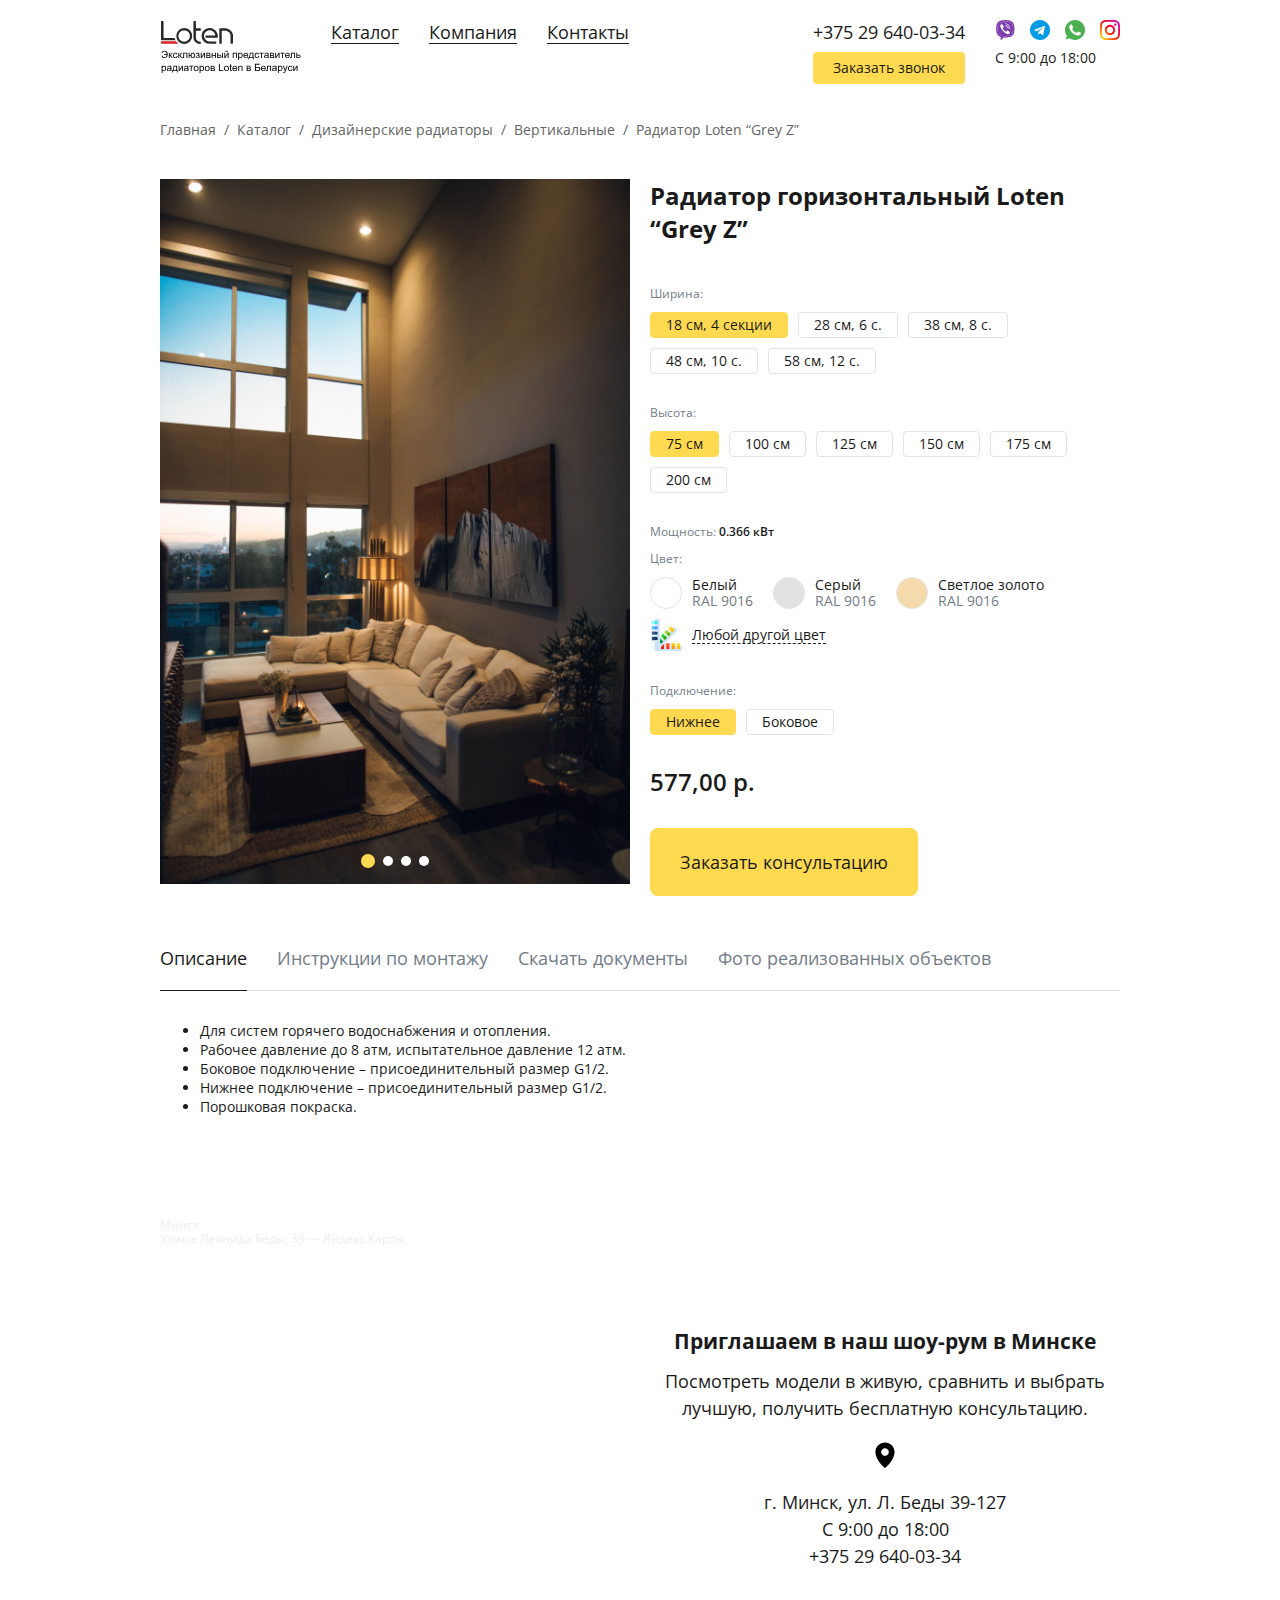
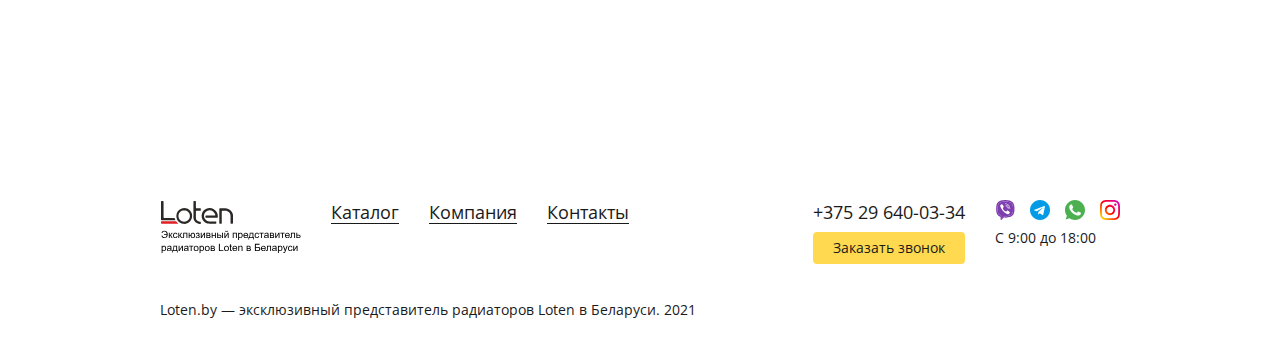
==== commit 3c6b225b: "Add pages" ====
--- a/product_1.html
+++ b/product_1.html
@@ -197,6 +197,26 @@
             </div>
             <div class="tab__content">
                 Test 2
+            </div>
+        </div>
+    </section>
+
+    <section>
+        <div class="container">
+            <div class="row">
+                <div class="col-50">
+                    <div style="position:relative;overflow:hidden;"><a href="https://yandex.ru/maps/157/minsk/?utm_medium=mapframe&utm_source=maps" style="color:#eee;font-size:12px;position:absolute;top:0px;">Минск</a><a href="https://yandex.ru/maps/157/minsk/house/Zk4Ycw5kT0cOQFtpfXVyeH9iYw==/?ll=27.594629%2C53.939317&utm_medium=mapframe&utm_source=maps&z=17.03" style="color:#eee;font-size:12px;position:absolute;top:14px;">Улица Леонида Беды, 39 — Яндекс.Карты</a><iframe src="https://yandex.ru/map-widget/v1/-/CCUaqKHI1C" width="100%" height="480" frameborder="0" allowfullscreen="true" style="position:relative;"></iframe></div>
+                </div>
+                <div class="col-50 contact__content">
+                    <div class="contact__title">Приглашаем в наш шоу-рум в Минске</div>
+                    <div class="contact__description">Посмотреть модели в живую, сравнить и выбрать лучшую, получить бесплатную консультацию. </div>
+                    <img src="public/img/icons/place.svg" alt="шоурум">
+                    <div class="contact__description">
+                        г. Минск, ул. Л. Беды 39-127<br>
+                        С 9:00 до 18:00<br>
+                        <a href="tel:+375296400334">+375 29 640-03-34</a>
+                    </div>
+                </div>
             </div>
         </div>
     </section>
--- a/public/css/common.css
+++ b/public/css/common.css
@@ -1 +1 @@
-@import"https://fonts.googleapis.com/css2?family=Open+Sans:wght@400;600;700&display=swap";:root{--container: 1000px;--text: #1a1a1a;--text__light: #646464;--size: 14px;--size__xs: 14px;--main: #FFDA50;--main__hover: #FFE278;--topbar: #58565e;--topbar__bg: #f5f6f9;--stroke: #e3e3e3;--blue: #60acd4;--blue__light: #e5f4fb;--orage__blend: #fff5e4;--ocean: #77c3c3;--ocean__light: #e4f3f3;--violet: #a465dd;--violet__light: #f0e4fa;--gray: #727d88;--gray__light: #e1e6eb;--yellow: #fe9f00;--yellow__light: #fff5e4;--yellow__blend: #FCD60D80;--yellow__dark: #CAAC0E;--blue__blend: #548cde80;--brown: #CAAC0E;--orange: #F4C82D;--green: #AFD55E}html{font-size:var(--size);scroll-behavior:smooth}body{font-family:"Open Sans",sans-serif;color:var(--text);padding:0;margin:0}body.unscroll{overflow:hidden;padding:0 15px 0 0}a{color:inherit;text-decoration:none}*{box-sizing:border-box}input:focus{outline:none}button:focus{outline:none}textarea:focus{outline:none}.container{width:100%;height:100%;max-width:var(--container);padding:0 20px;margin:auto;position:relative}section{margin:80px 0}.row{display:flex;margin:0 -10px}.d-flex{display:flex}.flex-wrap{flex-wrap:wrap}.flex-col{flex-direction:column}.col-20{width:20%}.col-25{width:25%}.col-30{width:30%}.col-33{width:33.33%}.col-40{width:40%}.col-50{width:50%}.col-60{width:60%}.col-70{width:70%}.col-75{width:75%}.col-80{width:80%}.col-grow{flex-grow:1}[class^=col]{padding:0 10px}.mx-auto{margin:0 auto}.ml-auto{margin-left:auto}.aic{align-items:center}.jcc{justify-content:center}.jcsb{justify-content:space-between}.jcfe{justify-content:flex-end}.yellow{color:var(--yellow)}.blue{color:var(--blue)}.ocean{color:var(--ocean)}.violet{color:var(--violet)}.bg--yellow{background:var(--yellow__light)}.bg--blue{background:var(--blue__light)}.bg--ocean{background:var(--ocean__light)}.bg--violet{background:var(--violet__light)}.header{height:120px;padding:20px 0 0 0}.header .container{display:flex;align-items:flex-start}.header__nav{height:100%;display:flex;margin:0 30px}.header__nav a{font-size:18px;text-decoration:underline;text-underline-position:under;padding:0 30px 0 0}.header__nav a:hover{color:var(--text__light);text-decoration:none}.header__phone{display:flex;flex-direction:column;margin:0 30px 0 auto}.header__phone a{font-size:18px;white-space:nowrap;margin:0 0 8px 0}.megamenu{width:100%;height:0;background:#fff;position:absolute;overflow:hidden;z-index:1;transition:.3s}.megamenu.active{height:200px}.megamenu:hover{height:200px}.megamenu__content{display:flex;position:absolute;left:100%;transition:.4s}.megamenu__content.active{left:50%;transform:translateX(-52.8%)}.megamenu__col{width:330px;display:flex;flex-direction:column;padding:0 40px}.megamenu a{font-size:18px;line-height:52px;text-decoration:underline}.megamenu a:hover{color:var(--text__light);text-decoration:none}.megamenu__mobile{display:none}.btn{font-size:14px;text-align:center;line-height:32px;background:var(--main);border-radius:4px;cursor:pointer}.btn:hover{background:var(--main__hover)}.social__content{display:flex;margin:0 0 8px 0}.social__item{width:20px;height:20px;margin:0 15px 0 0}.social__item.viber{background-image:url(../img/socials/viber.svg)}.social__item.telegram{background-image:url(../img/socials/telegram.svg)}.social__item.whatsapp{background-image:url(../img/socials/whatsapp.svg)}.social__item.instagram{background-image:url(../img/socials/instagram.svg)}.social__item:last-child{margin:0}.content{margin:40px 0 100px 0}h1{font-size:24px;margin:0 0 40px 0}.show__item{height:700px;background-position:50%;background-size:cover;display:flex;flex-direction:column;align-items:flex-start;justify-content:flex-end;padding:30px 40px;cursor:pointer;transition:.3s}.show__item:hover{filter:brightness(90%)}.show__item:hover .show__title::after{transform:translateX(10px)}.show__item.small{height:580px}.show__item.alt{border:1px solid var(--stroke)}.content .show__item{height:440px}.content .show__item:nth-of-type(1){margin:0 0 40px 0}.show__title{font-size:32px;color:#fff;padding:0 80px 0 0;position:relative}.show__title::after{content:"";width:60px;height:100%;background:url(../img/icons/arrow__right--w.svg) no-repeat 50%;position:absolute;top:0;right:0;transition:.3s}.alt .show__title{color:var(--text)}.alt .show__title::after{background:url(../img/icons/arrow__right.svg) no-repeat 50%}.product__item{width:100%;height:700px;background-position:50%;background-size:cover;display:block;margin:0 0 80px 0;position:relative}.product__item.small{height:470px;border:1px solid var(--stroke)}.product__title{font-size:18px;line-height:52px;position:absolute;top:100%;left:0}.product__gallery{overflow:hidden}.product__row{display:flex;flex-wrap:wrap;margin:0 0 20px 0}.product__feature{line-height:24px;border:1px solid var(--stroke);border-radius:4px;padding:0 15px;margin:0 10px 10px 0;cursor:pointer}.product__feature.active{background:var(--main);border:1px solid var(--main)}.product__price{font-size:24px;font-weight:600;margin:20px 0 30px 0}.product__order{font-size:18px;line-height:68px;background:var(--main);border-radius:8px;padding:0 30px;display:inline-block;cursor:pointer}.product__hint{font-size:12px;color:var(--gray);margin:0 0 10px 0}.product__hint span{color:var(--text);font-weight:600}.color__item{display:flex;padding:0;margin:0 10px 10px 0;position:relative;cursor:pointer}.color__item:hover .color__hint{display:block}.color__example{width:32px;height:32px;border:1px solid var(--stroke);border-radius:50%}.palette>.color__example{background:url(../img/icons/palette.svg) no-repeat 50%;background-size:contain;border:none;border-radius:0}.color__title{line-height:16px;padding:0}.color__title.alt{border-bottom:1px dashed var(--text);margin:8px 0}.color__subtitle{color:var(--gray);line-height:16px;padding:0}.color__hint{width:220px;font-size:12px;background:#fff;border-radius:4px;box-shadow:0 0 10px #0000001a;padding:15px;display:none;position:absolute;left:0;bottom:32px}.tab__nav{border-bottom:1px solid var(--stroke);display:flex;margin:30px 0}.tab__item{font-size:18px;color:var(--gray);line-height:64px;margin:0 30px 0 0;position:relative;cursor:pointer}.tab__item.active{color:var(--text)}.tab__item.active::after{content:"";width:100%;height:1px;background:var(--text);position:absolute;top:100%;left:0}.tab__content{display:none}.tab__content.active{display:block}.bc{color:var(--text__light)}.flowquote{position:absolute;top:0;left:0}.flowquote__text{max-width:420px;font-size:34px;line-height:1.2;margin:40px 0 0 160px}.flowquote__icon{width:80px;height:80px;background:url(../img/icons/quote.svg) no-repeat 50%;position:absolute;top:0;left:0}.modal{width:100vw;height:100vh;background:#00000033;position:fixed;display:none;align-items:center;justify-content:center;top:0;left:0;z-index:9}.modal.active{display:flex}.modal__container{width:100%;max-width:480px;background:#fff;border-radius:8px;padding:40px 20px;animation:fadeIn .4s forwards}.modal__title{font-size:24px;font-weight:600;text-align:center;margin:0 0 20px 0}.modal__subtitle{margin:0 0 20px 0}.modal__img{width:100%;height:80vh;object-fit:contain}.modal__close{width:24px;height:24px;background:url(../img/icons/close.svg) no-repeat 50%;position:absolute;top:20px;right:20px;transition:.3s;cursor:pointer}.modal__close:hover{transform:rotate(90deg)}.modal label{font-size:16px;display:block;margin:0 0 8px 0}.modal input{width:100%;font-size:16px;line-height:36px;border:1px solid var(--stroke);border-radius:4px;padding:0 15px;margin:0 0 20px 0}.modal input[type=submit]{width:auto;font-size:18px;color:var(--text);line-height:64px;background:var(--main);border:1px solid var(--main);padding:0 60px;margin:0;cursor:pointer}@keyframes fadeIn{0%{opacity:0;transform:scale(0)}100%{opacity:1;transform:scale(1)}}.contact__content{font-size:18px;text-align:center;line-height:1.5;display:flex;flex-direction:column;align-items:center;justify-content:center}.contact__content img{margin:0 0 20px 0}.contact__title{font-size:21px;font-weight:700;margin:0 0 10px 0}.contact__description{margin:0 0 20px 0}.copyright{padding:0 0 30px 0}.menu-btn{width:18px;height:24px;display:block;margin:0 0 0 auto;position:relative;z-index:9;cursor:pointer}.menu-btn__item{width:100%;height:2px;background:var(--text);position:absolute;transition:.4s}.menu-btn__item:first-child{top:4px}.active .menu-btn__item:first-child{transform:translateY(6px) rotate(45deg)}.menu-btn__item:nth-child(2){top:10px}.active .menu-btn__item:nth-child(2){opacity:0}.menu-btn__item:last-child{top:16px}.active .menu-btn__item:last-child{transform:translateY(-6px) rotate(-45deg)}.slick-slider{position:relative}.slick-slider:hover .slick-next{opacity:1}.slick-slider:hover .slick-prev{opacity:1}.slick-list{min-height:300px;margin:0 -10px}.slick-slide{margin:0 10px}.slick-slide:focus{outline:none}.slick-next{width:40px;height:40px;font-size:0;background:url(../img/icons/arrow__right--alt.svg) no-repeat 50% #fff;border:1px solid var(--text);border-radius:50%;position:absolute;top:50%;right:.5rem;z-index:1;opacity:0;transition:.4s;transform:translateY(-50%);cursor:pointer;-webkit-appearance:none}.slick-prev{width:40px;height:40px;font-size:0;background:url(../img/icons/arrow__left--alt.svg) no-repeat 50% #fff;border:1px solid var(--text);border-radius:50%;position:absolute;top:50%;left:.5rem;z-index:1;opacity:0;transition:.4s;transform:translateY(-50%);cursor:pointer;-webkit-appearance:none}.slick-dots{width:100%;padding:0;margin:0;list-style-type:none;display:flex;align-items:center;justify-content:center;position:absolute;left:0;bottom:20px}.slick-dots li{width:10px;height:10px;background:#fff;border-radius:50%;padding:0;margin:0 4px}.slick-dots li.slick-active{width:14px;height:14px;background:var(--main)}.slick-dots button{font-size:0;border:0;padding:0;margin:0;-webkit-appearance:none}input::-webkit-outer-spin-button,input::-webkit-inner-spin-button{-webkit-appearance:none;margin:0}input[type=number]{-moz-appearance:textfield}.menu-btn{display:none}@media(max-width: 980px){body{font-size:14px}body.unscroll{padding:0}.only-xs{display:block}.only-md{display:none}.row{flex-wrap:wrap}.d-flex{flex-wrap:wrap}[class^=col]{width:100%;padding:10px}.header{height:180px;position:relative}.header::after{content:"";width:100%;height:1px;background:var(--stroke);position:absolute;top:50%;left:0}.header .container{display:grid;grid:"1fr 1fr";flex-wrap:wrap;justify-content:space-between}.header__nav{display:none}.header__phone{margin:20px 40px 0 0}.workhours{line-height:38px}.menu-btn{display:flex}.social{margin:20px 0 0 0}.show__item{height:480px;padding:0;margin:0 0 100px 0}.show__item.small{height:480px;margin:0 0 20px 0}.content .show__item{height:440px}.content .show__item:nth-of-type(1){margin:0 0 80px 0}.show__title{font-size:24px;color:var(--text);margin:0 0 -40px 0}.show__title::after{background:url(../img/icons/arrow__right.svg) no-repeat 50%}.flowquote{background:#fff;border-radius:10px;padding:20px 30px;margin:-200px 20px 0 20px;position:relative;top:unset;left:unset}.flowquote__text{max-width:100%;font-size:14px;text-align:center;margin:20px 0 0 0}.flowquote__icon{width:40px;height:40px;background-size:contain;margin:0 auto;position:relative;top:unset;left:unset}.modal__container{height:100vh;margin:30px 15px 0 15px}.modal__title{font-size:18px;text-align:left}.modal input{margin:0}.copyright{padding:20px 0 30px 0}.megamenu{padding:0 20px;z-index:2}.megamenu.active{height:calc(100vh - 180px)}.megamenu:hover{height:calc(100vh - 180px)}.megamenu__content{flex-direction:column}.megamenu__content.active{left:0;transform:none}.megamenu__col{padding:0 20px}.megamenu__mobile{font-size:18px;margin:10px 20px 10px 0;display:inline-block;cursor:pointer}.megamenu__mobile.active{color:var(--text__light)}.megamenu__mobile:hover{color:var(--text__light)}.product__heading{position:absolute;top:0;left:20px}.product__gallery{margin:80px 0 0 0}.color__item{width:auto;padding:0}.color__example{width:32px;flex:0 0 32px}.color__description{padding:0 10px}.color__title{padding:0}.color__subtitle{padding:0}.tab__nav{white-space:nowrap;overflow:auto}footer .header__phone{margin:-10px 0 0 0}}.banner{height:100vh;color:#fff;background:url(../img/main__img.jpg) no-repeat 50%;background-size:cover;padding:60px 0;margin:0;position:relative}.banner::after{content:"";width:100%;height:100%;background:#0000004d;position:absolute;top:0;left:0}.banner .container{display:flex;flex-direction:column;justify-content:flex-end}.banner h2{font-size:72px;font-weight:400;position:relative;z-index:1}.banner__link{font-size:36px;align-self:flex-start;padding:0 80px 0 0;position:relative;z-index:1}.banner__link::after{content:"";width:60px;height:100%;background:url(../img/icons/arrow__right--w.svg) no-repeat 50%;position:absolute;top:0;right:0;transition:.3s}.banner__link:hover::after{transform:translateX(10px)}@media(max-width: 768px){.banner{height:240px}.banner h2{font-size:32px}.banner__link{font-size:24px;color:var(--text);margin:0 0 -100px 0}.banner__link::after{background:url(../img/icons/arrow__right.svg) no-repeat 50%}}.filter__content{display:flex;margin:0 0 40px 0}.filter__item{margin:0 10px 0 0;position:relative}.filter__title{line-height:24px;background:url(../img/icons/dropdown.svg) no-repeat top 50% right 10%;border:1px solid var(--stroke);border-radius:4px;padding:0 32px 0 10px;cursor:pointer}.filter__items{min-width:210px;background:#fff;border-radius:4px;box-shadow:0 0 10px #0000001a;flex-direction:column;padding:15px;display:none;position:absolute;top:32px;left:-20px;z-index:1}.filter__items.active{display:flex}.filter__items label{line-height:32px;white-space:nowrap;display:flex;align-items:center;cursor:pointer}.filter__items input[type=checkbox]{width:16px;height:16px;border:1px solid var(--text);border-radius:4px;padding:0;margin:0 10px 0 0;-webkit-appearance:none}.filter__items input[type=checkbox]:checked{background:url(../img/icons/check.svg) no-repeat 60% 50% var(--main) !important}.filter__items input.filter-range{width:180px}.filter__items.colors input{width:20px;height:20px;border-radius:50%}.filter__items.colors input:checked{background:url(../img/icons/check.svg) no-repeat 50% 50% var(--main) !important}.filter__range{display:flex;justify-content:space-between;margin:0 0 10px 0}.filter__range input{width:42px}.filter__wrapper{position:relative}#gray{background:#e2e2e2}#chromium{background:#e0dfe5}#nickel{background:#c9b8be}#chrome-matt{background:#c7c6cb}#gold{background:#ecc584}#light-gold{background:#f4daad}#bronze{background:#e0bfaa}#dark-matt{background:#2c2d32}#base{background:#cdc6be}/*# sourceMappingURL=common.css.map */
+@import"https://fonts.googleapis.com/css2?family=Open+Sans:wght@400;600;700&display=swap";:root{--container: 1000px;--text: #1a1a1a;--text__light: #646464;--size: 14px;--size__xs: 14px;--main: #FFDA50;--main__hover: #FFE278;--topbar: #58565e;--topbar__bg: #f5f6f9;--stroke: #e3e3e3;--blue: #60acd4;--blue__light: #e5f4fb;--orage__blend: #fff5e4;--ocean: #77c3c3;--ocean__light: #e4f3f3;--violet: #a465dd;--violet__light: #f0e4fa;--gray: #727d88;--gray__light: #e1e6eb;--yellow: #fe9f00;--yellow__light: #fff5e4;--yellow__blend: #FCD60D80;--yellow__dark: #CAAC0E;--blue__blend: #548cde80;--brown: #CAAC0E;--orange: #F4C82D;--green: #AFD55E}html{font-size:var(--size);scroll-behavior:smooth}body{font-family:"Open Sans",sans-serif;color:var(--text);padding:0;margin:0}body.unscroll{overflow:hidden;padding:0 15px 0 0}a{color:inherit;text-decoration:none}*{box-sizing:border-box}input:focus{outline:none}button:focus{outline:none}textarea:focus{outline:none}.container{width:100%;height:100%;max-width:var(--container);padding:0 20px;margin:auto;position:relative}section{margin:80px 0}.row{display:flex;margin:0 -10px}.d-flex{display:flex}.flex-wrap{flex-wrap:wrap}.flex-col{flex-direction:column}.col-20{width:20%}.col-25{width:25%}.col-30{width:30%}.col-33{width:33.33%}.col-40{width:40%}.col-50{width:50%}.col-60{width:60%}.col-70{width:70%}.col-75{width:75%}.col-80{width:80%}.col-grow{flex-grow:1}[class^=col]{padding:0 10px}.mx-auto{margin:0 auto}.ml-auto{margin-left:auto}.aic{align-items:center}.jcc{justify-content:center}.jcsb{justify-content:space-between}.jcfe{justify-content:flex-end}.yellow{color:var(--yellow)}.blue{color:var(--blue)}.ocean{color:var(--ocean)}.violet{color:var(--violet)}.bg--yellow{background:var(--yellow__light)}.bg--blue{background:var(--blue__light)}.bg--ocean{background:var(--ocean__light)}.bg--violet{background:var(--violet__light)}.header{height:120px;padding:20px 0 0 0}.header .container{display:flex;align-items:flex-start}.header__nav{height:100%;display:flex;margin:0 30px}.header__nav a{font-size:18px;text-decoration:underline;text-underline-position:under;padding:0 30px 0 0}.header__nav a:hover{color:var(--text__light);text-decoration:none}.header__phone{display:flex;flex-direction:column;margin:0 30px 0 auto}.header__phone a{font-size:18px;white-space:nowrap;margin:0 0 8px 0}.megamenu{width:100%;height:0;background:#fff;position:absolute;overflow:hidden;z-index:1;transition:.3s}.megamenu.active{height:200px}.megamenu:hover{height:200px}.megamenu__content{display:flex;position:absolute;left:100%;transition:.4s}.megamenu__content.active{left:50%;transform:translateX(-52.8%)}.megamenu__col{width:330px;display:flex;flex-direction:column;padding:0 40px}.megamenu a{font-size:18px;line-height:52px;text-decoration:underline}.megamenu a:hover{color:var(--text__light);text-decoration:none}.megamenu__mobile{display:none}.btn{font-size:14px;text-align:center;line-height:32px;background:var(--main);border-radius:4px;cursor:pointer}.btn:hover{background:var(--main__hover)}.social__content{display:flex;margin:0 0 8px 0}.social__item{width:20px;height:20px;margin:0 15px 0 0}.social__item.viber{background-image:url(../img/socials/viber.svg)}.social__item.telegram{background-image:url(../img/socials/telegram.svg)}.social__item.whatsapp{background-image:url(../img/socials/whatsapp.svg)}.social__item.instagram{background-image:url(../img/socials/instagram.svg)}.social__item:last-child{margin:0}.content{margin:40px 0 100px 0}h1{font-size:24px;margin:0 0 40px 0}.show__item{height:700px;background-position:50%;background-size:cover;display:flex;flex-direction:column;align-items:flex-start;justify-content:flex-end;padding:30px 40px;cursor:pointer;transition:.3s}.show__item:hover{filter:brightness(90%)}.show__item:hover .show__title::after{transform:translateX(10px)}.show__item.small{height:580px}.show__item.alt{border:1px solid var(--stroke)}.content .show__item{height:440px}.content .show__item:nth-of-type(1){margin:0 0 40px 0}.show__title{font-size:32px;color:#fff;padding:0 80px 0 0;position:relative}.show__title::after{content:"";width:60px;height:100%;background:url(../img/icons/arrow__right--w.svg) no-repeat 50%;position:absolute;top:0;right:0;transition:.3s}.alt .show__title{color:var(--text)}.alt .show__title::after{background:url(../img/icons/arrow__right.svg) no-repeat 50%}.product__item{width:100%;height:700px;background-position:50%;background-size:cover;display:block;margin:0 0 80px 0;position:relative}.product__item.small{height:470px;border:1px solid var(--stroke)}.product__title{font-size:18px;line-height:52px;position:absolute;top:100%;left:0}.product__gallery{overflow:hidden}.product__row{display:flex;flex-wrap:wrap;margin:0 0 20px 0}.product__feature{line-height:24px;border:1px solid var(--stroke);border-radius:4px;padding:0 15px;margin:0 10px 10px 0;cursor:pointer}.product__feature.active{background:var(--main);border:1px solid var(--main)}.product__price{font-size:24px;font-weight:600;margin:20px 0 30px 0}.product__order{font-size:18px;line-height:68px;background:var(--main);border-radius:8px;padding:0 30px;display:inline-block;cursor:pointer}.product__hint{font-size:12px;color:var(--gray);margin:0 0 10px 0}.product__hint span{color:var(--text);font-weight:600}.color__item{display:flex;padding:0;margin:0 10px 10px 0;position:relative;cursor:pointer}.color__item:hover .color__hint{display:block}.color__example{width:32px;height:32px;border:1px solid var(--stroke);border-radius:50%}.palette>.color__example{background:url(../img/icons/palette.svg) no-repeat 50%;background-size:contain;border:none;border-radius:0}.color__title{line-height:16px;padding:0}.color__title.alt{border-bottom:1px dashed var(--text);margin:8px 0}.color__subtitle{color:var(--gray);line-height:16px;padding:0}.color__hint{width:220px;font-size:12px;background:#fff;border-radius:4px;box-shadow:0 0 10px #0000001a;padding:15px;display:none;position:absolute;left:0;bottom:32px}.tab__nav{border-bottom:1px solid var(--stroke);display:flex;margin:30px 0}.tab__item{font-size:18px;color:var(--gray);line-height:64px;margin:0 30px 0 0;position:relative;cursor:pointer}.tab__item.active{color:var(--text)}.tab__item.active::after{content:"";width:100%;height:1px;background:var(--text);position:absolute;top:100%;left:0}.tab__content{display:none}.tab__content.active{display:block}.bc{color:var(--text__light)}.flowquote{position:absolute;top:0;left:0}.flowquote__text{max-width:420px;font-size:34px;line-height:1.2;margin:40px 0 0 160px}.flowquote__icon{width:80px;height:80px;background:url(../img/icons/quote.svg) no-repeat 50%;position:absolute;top:0;left:0}.modal{width:100vw;height:100vh;background:#00000033;position:fixed;display:none;align-items:center;justify-content:center;top:0;left:0;z-index:9}.modal.active{display:flex}.modal__container{width:100%;max-width:480px;background:#fff;border-radius:8px;padding:40px 20px;animation:fadeIn .4s forwards}.modal__title{font-size:24px;font-weight:600;text-align:center;margin:0 0 20px 0}.modal__subtitle{margin:0 0 20px 0}.modal__img{width:100%;height:80vh;object-fit:contain}.modal__close{width:24px;height:24px;background:url(../img/icons/close.svg) no-repeat 50%;position:absolute;top:20px;right:20px;transition:.3s;cursor:pointer}.modal__close:hover{transform:rotate(90deg)}.modal label{font-size:16px;display:block;margin:0 0 8px 0}.modal input{width:100%;font-size:16px;line-height:40px;border:1px solid var(--stroke);border-radius:4px;padding:0 15px;margin:0 0 20px 0}.modal input[type=submit]{width:auto;font-size:18px;color:var(--text);line-height:64px;background:var(--main);border:1px solid var(--main);padding:0 60px;margin:0;cursor:pointer}@keyframes fadeIn{0%{opacity:0;transform:scale(0)}100%{opacity:1;transform:scale(1)}}.contact__content{font-size:18px;text-align:center;line-height:1.5;display:flex;flex-direction:column;align-items:center;justify-content:center}.contact__content img{margin:0 0 20px 0}.contact__title{font-size:21px;font-weight:700;margin:0 0 10px 0}.contact__description{margin:0 0 20px 0}.copyright{padding:0 0 30px 0}.menu-btn{width:18px;height:24px;display:block;margin:0 0 0 auto;position:relative;z-index:9;cursor:pointer}.menu-btn__item{width:100%;height:2px;background:var(--text);position:absolute;transition:.4s}.menu-btn__item:first-child{top:4px}.active .menu-btn__item:first-child{transform:translateY(6px) rotate(45deg)}.menu-btn__item:nth-child(2){top:10px}.active .menu-btn__item:nth-child(2){opacity:0}.menu-btn__item:last-child{top:16px}.active .menu-btn__item:last-child{transform:translateY(-6px) rotate(-45deg)}.slick-slider{position:relative}.slick-slider:hover .slick-next{opacity:1}.slick-slider:hover .slick-prev{opacity:1}.slick-list{min-height:300px;margin:0 -10px}.slick-slide{margin:0 10px}.slick-slide:focus{outline:none}.slick-next{width:40px;height:40px;font-size:0;background:url(../img/icons/arrow__right--alt.svg) no-repeat 50% #fff;border:1px solid var(--text);border-radius:50%;position:absolute;top:50%;right:.5rem;z-index:1;opacity:0;transition:.4s;transform:translateY(-50%);cursor:pointer;-webkit-appearance:none}.slick-prev{width:40px;height:40px;font-size:0;background:url(../img/icons/arrow__left--alt.svg) no-repeat 50% #fff;border:1px solid var(--text);border-radius:50%;position:absolute;top:50%;left:.5rem;z-index:1;opacity:0;transition:.4s;transform:translateY(-50%);cursor:pointer;-webkit-appearance:none}.slick-dots{width:100%;padding:0;margin:0;list-style-type:none;display:flex;align-items:center;justify-content:center;position:absolute;left:0;bottom:20px}.slick-dots li{width:10px;height:10px;background:#fff;border-radius:50%;padding:0;margin:0 4px}.slick-dots li.slick-active{width:14px;height:14px;background:var(--main)}.slick-dots button{font-size:0;border:0;padding:0;margin:0;-webkit-appearance:none}input::-webkit-outer-spin-button,input::-webkit-inner-spin-button{-webkit-appearance:none;margin:0}input[type=number]{-moz-appearance:textfield}.menu-btn{display:none}@media(max-width: 980px){body{font-size:14px}body.unscroll{padding:0}.only-xs{display:block}.only-md{display:none}.row{flex-wrap:wrap}.d-flex{flex-wrap:wrap}[class^=col]{width:100%;padding:10px}.header{height:180px;position:relative}.header::after{content:"";width:100%;height:1px;background:var(--stroke);position:absolute;top:50%;left:0}.header .container{display:grid;grid:"1fr 1fr";flex-wrap:wrap;justify-content:space-between}.header__nav{display:none}.header__phone{margin:20px 40px 0 0}.workhours{line-height:38px}.menu-btn{display:flex}.social{margin:20px 0 0 0}.show__item{height:480px;padding:0;margin:0 0 100px 0}.show__item.small{height:480px;margin:0 0 20px 0}.content .show__item{height:440px}.content .show__item:nth-of-type(1){margin:0 0 80px 0}.show__title{font-size:24px;color:var(--text);margin:0 0 -40px 0}.show__title::after{background:url(../img/icons/arrow__right.svg) no-repeat 50%}.flowquote{background:#fff;border-radius:10px;padding:20px 30px;margin:-200px 20px 0 20px;position:relative;top:unset;left:unset}.flowquote__text{max-width:100%;font-size:14px;text-align:center;margin:20px 0 0 0}.flowquote__icon{width:40px;height:40px;background-size:contain;margin:0 auto;position:relative;top:unset;left:unset}.modal__container{height:100vh;margin:30px 15px 0 15px}.modal__title{font-size:18px;text-align:left}.modal input{margin:0}.copyright{padding:20px 0 30px 0}.megamenu{padding:0 20px;z-index:2}.megamenu.active{height:calc(100vh - 180px)}.megamenu:hover{height:calc(100vh - 180px)}.megamenu__content{flex-direction:column}.megamenu__content.active{left:0;transform:none}.megamenu__col{padding:0 20px}.megamenu__mobile{font-size:18px;margin:10px 20px 10px 0;display:inline-block;cursor:pointer}.megamenu__mobile.active{color:var(--text__light)}.megamenu__mobile:hover{color:var(--text__light)}.product__heading{position:absolute;top:0;left:20px}.product__gallery{margin:80px 0 0 0}.color__item{width:auto;padding:0}.color__example{width:32px;flex:0 0 32px}.color__description{padding:0 10px}.color__title{padding:0}.color__subtitle{padding:0}.tab__nav{white-space:nowrap;overflow:auto}footer .header__phone{margin:-10px 0 0 0}}.banner{height:100vh;color:#fff;background:url(../img/main__img.jpg) no-repeat 50%;background-size:cover;padding:60px 0;margin:0;position:relative}.banner::after{content:"";width:100%;height:100%;background:#0000004d;position:absolute;top:0;left:0}.banner .container{display:flex;flex-direction:column;justify-content:flex-end}.banner h2{font-size:72px;font-weight:400;position:relative;z-index:1}.banner__link{font-size:36px;align-self:flex-start;padding:0 80px 0 0;position:relative;z-index:1}.banner__link::after{content:"";width:60px;height:100%;background:url(../img/icons/arrow__right--w.svg) no-repeat 50%;position:absolute;top:0;right:0;transition:.3s}.banner__link:hover::after{transform:translateX(10px)}@media(max-width: 768px){.banner{height:240px}.banner h2{font-size:32px}.banner__link{font-size:24px;color:var(--text);margin:0 0 -100px 0}.banner__link::after{background:url(../img/icons/arrow__right.svg) no-repeat 50%}}.filter__content{display:flex;margin:0 0 40px 0}.filter__item{margin:0 10px 0 0;position:relative}.filter__title{line-height:24px;background:url(../img/icons/dropdown.svg) no-repeat top 50% right 10%;border:1px solid var(--stroke);border-radius:4px;padding:0 32px 0 10px;cursor:pointer}.filter__items{min-width:210px;background:#fff;border-radius:4px;box-shadow:0 0 10px #0000001a;flex-direction:column;padding:15px;display:none;position:absolute;top:32px;left:-20px;z-index:1}.filter__items.active{display:flex}.filter__items label{line-height:32px;white-space:nowrap;display:flex;align-items:center;cursor:pointer}.filter__items input[type=checkbox]{width:16px;height:16px;border:1px solid var(--text);border-radius:4px;padding:0;margin:0 10px 0 0;-webkit-appearance:none}.filter__items input[type=checkbox]:checked{background:url(../img/icons/check.svg) no-repeat 60% 50% var(--main) !important}.filter__items input.filter-range{width:180px}.filter__items.colors input{width:20px;height:20px;border-radius:50%}.filter__items.colors input:checked{background:url(../img/icons/check.svg) no-repeat 50% 50% var(--main) !important}.filter__range{display:flex;justify-content:space-between;margin:0 0 10px 0}.filter__range input{width:42px}.filter__wrapper{position:relative}#gray{background:#e2e2e2}#chromium{background:#e0dfe5}#nickel{background:#c9b8be}#chrome-matt{background:#c7c6cb}#gold{background:#ecc584}#light-gold{background:#f4daad}#bronze{background:#e0bfaa}#dark-matt{background:#2c2d32}#base{background:#cdc6be}/*# sourceMappingURL=common.css.map */
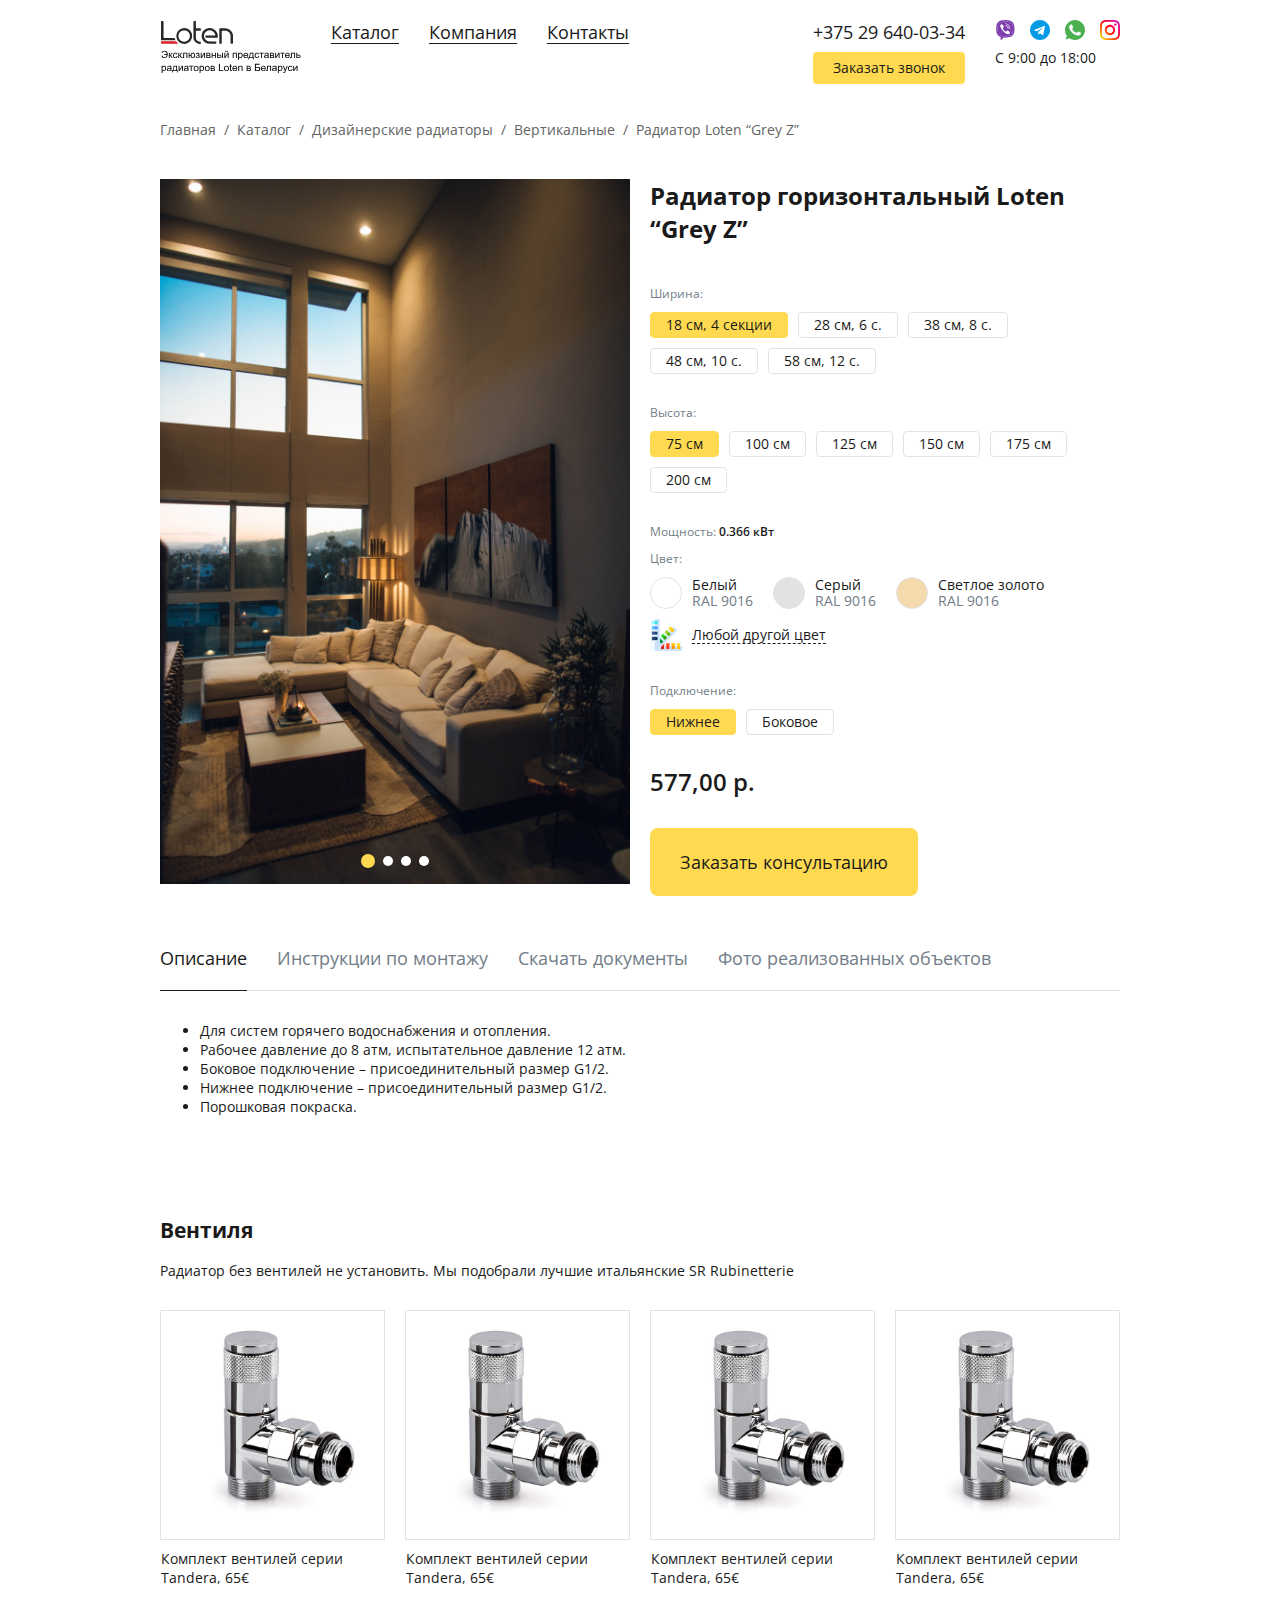
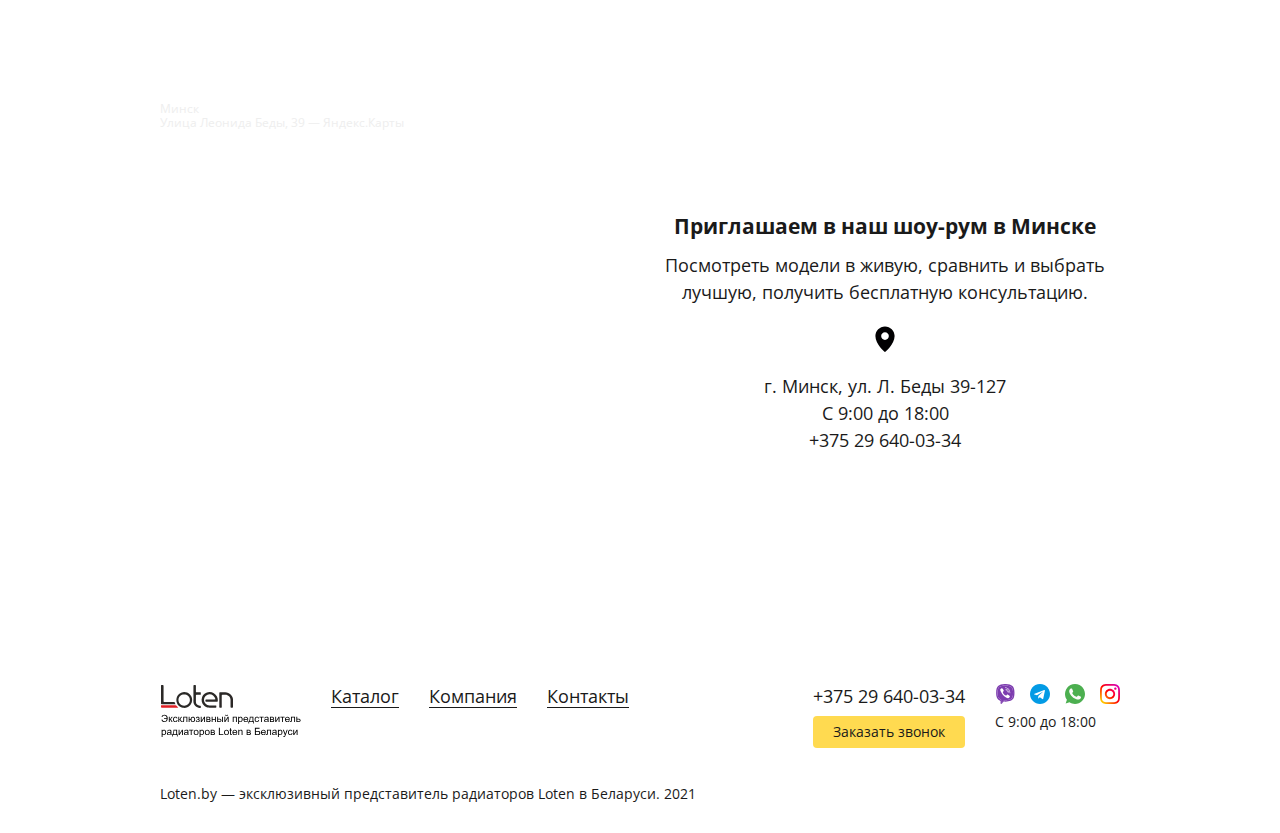
==== commit f0957c5d: "Add pages" ====
--- a/product_1.html
+++ b/product_1.html
@@ -200,6 +200,35 @@
             </div>
         </div>
     </section>
+    
+    <section class="cross-sell">
+        <div class="container">
+            <h2>Вентиля</h2>
+            <h3>Радиатор без вентилей не установить. Мы подобрали лучшие итальянские SR Rubinetterie</h3>
+            <div class="row">
+                <div class="col-25">
+                    <div class="cross-sell__item" data-bg="public/img/cat__1.jpg">
+                        <div class="cross-sell__title">Комплект вентилей серии Tandera, 65€</div>
+                    </div>
+                </div>
+                <div class="col-25">
+                    <div class="cross-sell__item" data-bg="public/img/cat__1.jpg">
+                        <div class="cross-sell__title">Комплект вентилей серии Tandera, 65€</div>
+                    </div>
+                </div>
+                <div class="col-25">
+                    <div class="cross-sell__item" data-bg="public/img/cat__1.jpg">
+                        <div class="cross-sell__title">Комплект вентилей серии Tandera, 65€</div>
+                    </div>
+                </div>
+                <div class="col-25">
+                    <div class="cross-sell__item" data-bg="public/img/cat__1.jpg">
+                        <div class="cross-sell__title">Комплект вентилей серии Tandera, 65€</div>
+                    </div>
+                </div>
+            </div>
+        </div>
+    </section>
 
     <section>
         <div class="container">
--- a/public/css/common.css
+++ b/public/css/common.css
@@ -1 +1 @@
-@import"https://fonts.googleapis.com/css2?family=Open+Sans:wght@400;600;700&display=swap";:root{--container: 1000px;--text: #1a1a1a;--text__light: #646464;--size: 14px;--size__xs: 14px;--main: #FFDA50;--main__hover: #FFE278;--topbar: #58565e;--topbar__bg: #f5f6f9;--stroke: #e3e3e3;--blue: #60acd4;--blue__light: #e5f4fb;--orage__blend: #fff5e4;--ocean: #77c3c3;--ocean__light: #e4f3f3;--violet: #a465dd;--violet__light: #f0e4fa;--gray: #727d88;--gray__light: #e1e6eb;--yellow: #fe9f00;--yellow__light: #fff5e4;--yellow__blend: #FCD60D80;--yellow__dark: #CAAC0E;--blue__blend: #548cde80;--brown: #CAAC0E;--orange: #F4C82D;--green: #AFD55E}html{font-size:var(--size);scroll-behavior:smooth}body{font-family:"Open Sans",sans-serif;color:var(--text);padding:0;margin:0}body.unscroll{overflow:hidden;padding:0 15px 0 0}a{color:inherit;text-decoration:none}*{box-sizing:border-box}input:focus{outline:none}button:focus{outline:none}textarea:focus{outline:none}.container{width:100%;height:100%;max-width:var(--container);padding:0 20px;margin:auto;position:relative}section{margin:80px 0}.row{display:flex;margin:0 -10px}.d-flex{display:flex}.flex-wrap{flex-wrap:wrap}.flex-col{flex-direction:column}.col-20{width:20%}.col-25{width:25%}.col-30{width:30%}.col-33{width:33.33%}.col-40{width:40%}.col-50{width:50%}.col-60{width:60%}.col-70{width:70%}.col-75{width:75%}.col-80{width:80%}.col-grow{flex-grow:1}[class^=col]{padding:0 10px}.mx-auto{margin:0 auto}.ml-auto{margin-left:auto}.aic{align-items:center}.jcc{justify-content:center}.jcsb{justify-content:space-between}.jcfe{justify-content:flex-end}.yellow{color:var(--yellow)}.blue{color:var(--blue)}.ocean{color:var(--ocean)}.violet{color:var(--violet)}.bg--yellow{background:var(--yellow__light)}.bg--blue{background:var(--blue__light)}.bg--ocean{background:var(--ocean__light)}.bg--violet{background:var(--violet__light)}.header{height:120px;padding:20px 0 0 0}.header .container{display:flex;align-items:flex-start}.header__nav{height:100%;display:flex;margin:0 30px}.header__nav a{font-size:18px;text-decoration:underline;text-underline-position:under;padding:0 30px 0 0}.header__nav a:hover{color:var(--text__light);text-decoration:none}.header__phone{display:flex;flex-direction:column;margin:0 30px 0 auto}.header__phone a{font-size:18px;white-space:nowrap;margin:0 0 8px 0}.megamenu{width:100%;height:0;background:#fff;position:absolute;overflow:hidden;z-index:1;transition:.3s}.megamenu.active{height:200px}.megamenu:hover{height:200px}.megamenu__content{display:flex;position:absolute;left:100%;transition:.4s}.megamenu__content.active{left:50%;transform:translateX(-52.8%)}.megamenu__col{width:330px;display:flex;flex-direction:column;padding:0 40px}.megamenu a{font-size:18px;line-height:52px;text-decoration:underline}.megamenu a:hover{color:var(--text__light);text-decoration:none}.megamenu__mobile{display:none}.btn{font-size:14px;text-align:center;line-height:32px;background:var(--main);border-radius:4px;cursor:pointer}.btn:hover{background:var(--main__hover)}.social__content{display:flex;margin:0 0 8px 0}.social__item{width:20px;height:20px;margin:0 15px 0 0}.social__item.viber{background-image:url(../img/socials/viber.svg)}.social__item.telegram{background-image:url(../img/socials/telegram.svg)}.social__item.whatsapp{background-image:url(../img/socials/whatsapp.svg)}.social__item.instagram{background-image:url(../img/socials/instagram.svg)}.social__item:last-child{margin:0}.content{margin:40px 0 100px 0}h1{font-size:24px;margin:0 0 40px 0}.show__item{height:700px;background-position:50%;background-size:cover;display:flex;flex-direction:column;align-items:flex-start;justify-content:flex-end;padding:30px 40px;cursor:pointer;transition:.3s}.show__item:hover{filter:brightness(90%)}.show__item:hover .show__title::after{transform:translateX(10px)}.show__item.small{height:580px}.show__item.alt{border:1px solid var(--stroke)}.content .show__item{height:440px}.content .show__item:nth-of-type(1){margin:0 0 40px 0}.show__title{font-size:32px;color:#fff;padding:0 80px 0 0;position:relative}.show__title::after{content:"";width:60px;height:100%;background:url(../img/icons/arrow__right--w.svg) no-repeat 50%;position:absolute;top:0;right:0;transition:.3s}.alt .show__title{color:var(--text)}.alt .show__title::after{background:url(../img/icons/arrow__right.svg) no-repeat 50%}.product__item{width:100%;height:700px;background-position:50%;background-size:cover;display:block;margin:0 0 80px 0;position:relative}.product__item.small{height:470px;border:1px solid var(--stroke)}.product__title{font-size:18px;line-height:52px;position:absolute;top:100%;left:0}.product__gallery{overflow:hidden}.product__row{display:flex;flex-wrap:wrap;margin:0 0 20px 0}.product__feature{line-height:24px;border:1px solid var(--stroke);border-radius:4px;padding:0 15px;margin:0 10px 10px 0;cursor:pointer}.product__feature.active{background:var(--main);border:1px solid var(--main)}.product__price{font-size:24px;font-weight:600;margin:20px 0 30px 0}.product__order{font-size:18px;line-height:68px;background:var(--main);border-radius:8px;padding:0 30px;display:inline-block;cursor:pointer}.product__hint{font-size:12px;color:var(--gray);margin:0 0 10px 0}.product__hint span{color:var(--text);font-weight:600}.color__item{display:flex;padding:0;margin:0 10px 10px 0;position:relative;cursor:pointer}.color__item:hover .color__hint{display:block}.color__example{width:32px;height:32px;border:1px solid var(--stroke);border-radius:50%}.palette>.color__example{background:url(../img/icons/palette.svg) no-repeat 50%;background-size:contain;border:none;border-radius:0}.color__title{line-height:16px;padding:0}.color__title.alt{border-bottom:1px dashed var(--text);margin:8px 0}.color__subtitle{color:var(--gray);line-height:16px;padding:0}.color__hint{width:220px;font-size:12px;background:#fff;border-radius:4px;box-shadow:0 0 10px #0000001a;padding:15px;display:none;position:absolute;left:0;bottom:32px}.tab__nav{border-bottom:1px solid var(--stroke);display:flex;margin:30px 0}.tab__item{font-size:18px;color:var(--gray);line-height:64px;margin:0 30px 0 0;position:relative;cursor:pointer}.tab__item.active{color:var(--text)}.tab__item.active::after{content:"";width:100%;height:1px;background:var(--text);position:absolute;top:100%;left:0}.tab__content{display:none}.tab__content.active{display:block}.bc{color:var(--text__light)}.flowquote{position:absolute;top:0;left:0}.flowquote__text{max-width:420px;font-size:34px;line-height:1.2;margin:40px 0 0 160px}.flowquote__icon{width:80px;height:80px;background:url(../img/icons/quote.svg) no-repeat 50%;position:absolute;top:0;left:0}.modal{width:100vw;height:100vh;background:#00000033;position:fixed;display:none;align-items:center;justify-content:center;top:0;left:0;z-index:9}.modal.active{display:flex}.modal__container{width:100%;max-width:480px;background:#fff;border-radius:8px;padding:40px 20px;animation:fadeIn .4s forwards}.modal__title{font-size:24px;font-weight:600;text-align:center;margin:0 0 20px 0}.modal__subtitle{margin:0 0 20px 0}.modal__img{width:100%;height:80vh;object-fit:contain}.modal__close{width:24px;height:24px;background:url(../img/icons/close.svg) no-repeat 50%;position:absolute;top:20px;right:20px;transition:.3s;cursor:pointer}.modal__close:hover{transform:rotate(90deg)}.modal label{font-size:16px;display:block;margin:0 0 8px 0}.modal input{width:100%;font-size:16px;line-height:40px;border:1px solid var(--stroke);border-radius:4px;padding:0 15px;margin:0 0 20px 0}.modal input[type=submit]{width:auto;font-size:18px;color:var(--text);line-height:64px;background:var(--main);border:1px solid var(--main);padding:0 60px;margin:0;cursor:pointer}@keyframes fadeIn{0%{opacity:0;transform:scale(0)}100%{opacity:1;transform:scale(1)}}.contact__content{font-size:18px;text-align:center;line-height:1.5;display:flex;flex-direction:column;align-items:center;justify-content:center}.contact__content img{margin:0 0 20px 0}.contact__title{font-size:21px;font-weight:700;margin:0 0 10px 0}.contact__description{margin:0 0 20px 0}.copyright{padding:0 0 30px 0}.menu-btn{width:18px;height:24px;display:block;margin:0 0 0 auto;position:relative;z-index:9;cursor:pointer}.menu-btn__item{width:100%;height:2px;background:var(--text);position:absolute;transition:.4s}.menu-btn__item:first-child{top:4px}.active .menu-btn__item:first-child{transform:translateY(6px) rotate(45deg)}.menu-btn__item:nth-child(2){top:10px}.active .menu-btn__item:nth-child(2){opacity:0}.menu-btn__item:last-child{top:16px}.active .menu-btn__item:last-child{transform:translateY(-6px) rotate(-45deg)}.slick-slider{position:relative}.slick-slider:hover .slick-next{opacity:1}.slick-slider:hover .slick-prev{opacity:1}.slick-list{min-height:300px;margin:0 -10px}.slick-slide{margin:0 10px}.slick-slide:focus{outline:none}.slick-next{width:40px;height:40px;font-size:0;background:url(../img/icons/arrow__right--alt.svg) no-repeat 50% #fff;border:1px solid var(--text);border-radius:50%;position:absolute;top:50%;right:.5rem;z-index:1;opacity:0;transition:.4s;transform:translateY(-50%);cursor:pointer;-webkit-appearance:none}.slick-prev{width:40px;height:40px;font-size:0;background:url(../img/icons/arrow__left--alt.svg) no-repeat 50% #fff;border:1px solid var(--text);border-radius:50%;position:absolute;top:50%;left:.5rem;z-index:1;opacity:0;transition:.4s;transform:translateY(-50%);cursor:pointer;-webkit-appearance:none}.slick-dots{width:100%;padding:0;margin:0;list-style-type:none;display:flex;align-items:center;justify-content:center;position:absolute;left:0;bottom:20px}.slick-dots li{width:10px;height:10px;background:#fff;border-radius:50%;padding:0;margin:0 4px}.slick-dots li.slick-active{width:14px;height:14px;background:var(--main)}.slick-dots button{font-size:0;border:0;padding:0;margin:0;-webkit-appearance:none}input::-webkit-outer-spin-button,input::-webkit-inner-spin-button{-webkit-appearance:none;margin:0}input[type=number]{-moz-appearance:textfield}.menu-btn{display:none}@media(max-width: 980px){body{font-size:14px}body.unscroll{padding:0}.only-xs{display:block}.only-md{display:none}.row{flex-wrap:wrap}.d-flex{flex-wrap:wrap}[class^=col]{width:100%;padding:10px}.header{height:180px;position:relative}.header::after{content:"";width:100%;height:1px;background:var(--stroke);position:absolute;top:50%;left:0}.header .container{display:grid;grid:"1fr 1fr";flex-wrap:wrap;justify-content:space-between}.header__nav{display:none}.header__phone{margin:20px 40px 0 0}.workhours{line-height:38px}.menu-btn{display:flex}.social{margin:20px 0 0 0}.show__item{height:480px;padding:0;margin:0 0 100px 0}.show__item.small{height:480px;margin:0 0 20px 0}.content .show__item{height:440px}.content .show__item:nth-of-type(1){margin:0 0 80px 0}.show__title{font-size:24px;color:var(--text);margin:0 0 -40px 0}.show__title::after{background:url(../img/icons/arrow__right.svg) no-repeat 50%}.flowquote{background:#fff;border-radius:10px;padding:20px 30px;margin:-200px 20px 0 20px;position:relative;top:unset;left:unset}.flowquote__text{max-width:100%;font-size:14px;text-align:center;margin:20px 0 0 0}.flowquote__icon{width:40px;height:40px;background-size:contain;margin:0 auto;position:relative;top:unset;left:unset}.modal__container{height:100vh;margin:30px 15px 0 15px}.modal__title{font-size:18px;text-align:left}.modal input{margin:0}.copyright{padding:20px 0 30px 0}.megamenu{padding:0 20px;z-index:2}.megamenu.active{height:calc(100vh - 180px)}.megamenu:hover{height:calc(100vh - 180px)}.megamenu__content{flex-direction:column}.megamenu__content.active{left:0;transform:none}.megamenu__col{padding:0 20px}.megamenu__mobile{font-size:18px;margin:10px 20px 10px 0;display:inline-block;cursor:pointer}.megamenu__mobile.active{color:var(--text__light)}.megamenu__mobile:hover{color:var(--text__light)}.product__heading{position:absolute;top:0;left:20px}.product__gallery{margin:80px 0 0 0}.color__item{width:auto;padding:0}.color__example{width:32px;flex:0 0 32px}.color__description{padding:0 10px}.color__title{padding:0}.color__subtitle{padding:0}.tab__nav{white-space:nowrap;overflow:auto}footer .header__phone{margin:-10px 0 0 0}}.banner{height:100vh;color:#fff;background:url(../img/main__img.jpg) no-repeat 50%;background-size:cover;padding:60px 0;margin:0;position:relative}.banner::after{content:"";width:100%;height:100%;background:#0000004d;position:absolute;top:0;left:0}.banner .container{display:flex;flex-direction:column;justify-content:flex-end}.banner h2{font-size:72px;font-weight:400;position:relative;z-index:1}.banner__link{font-size:36px;align-self:flex-start;padding:0 80px 0 0;position:relative;z-index:1}.banner__link::after{content:"";width:60px;height:100%;background:url(../img/icons/arrow__right--w.svg) no-repeat 50%;position:absolute;top:0;right:0;transition:.3s}.banner__link:hover::after{transform:translateX(10px)}@media(max-width: 768px){.banner{height:240px}.banner h2{font-size:32px}.banner__link{font-size:24px;color:var(--text);margin:0 0 -100px 0}.banner__link::after{background:url(../img/icons/arrow__right.svg) no-repeat 50%}}.filter__content{display:flex;margin:0 0 40px 0}.filter__item{margin:0 10px 0 0;position:relative}.filter__title{line-height:24px;background:url(../img/icons/dropdown.svg) no-repeat top 50% right 10%;border:1px solid var(--stroke);border-radius:4px;padding:0 32px 0 10px;cursor:pointer}.filter__items{min-width:210px;background:#fff;border-radius:4px;box-shadow:0 0 10px #0000001a;flex-direction:column;padding:15px;display:none;position:absolute;top:32px;left:-20px;z-index:1}.filter__items.active{display:flex}.filter__items label{line-height:32px;white-space:nowrap;display:flex;align-items:center;cursor:pointer}.filter__items input[type=checkbox]{width:16px;height:16px;border:1px solid var(--text);border-radius:4px;padding:0;margin:0 10px 0 0;-webkit-appearance:none}.filter__items input[type=checkbox]:checked{background:url(../img/icons/check.svg) no-repeat 60% 50% var(--main) !important}.filter__items input.filter-range{width:180px}.filter__items.colors input{width:20px;height:20px;border-radius:50%}.filter__items.colors input:checked{background:url(../img/icons/check.svg) no-repeat 50% 50% var(--main) !important}.filter__range{display:flex;justify-content:space-between;margin:0 0 10px 0}.filter__range input{width:42px}.filter__wrapper{position:relative}#gray{background:#e2e2e2}#chromium{background:#e0dfe5}#nickel{background:#c9b8be}#chrome-matt{background:#c7c6cb}#gold{background:#ecc584}#light-gold{background:#f4daad}#bronze{background:#e0bfaa}#dark-matt{background:#2c2d32}#base{background:#cdc6be}/*# sourceMappingURL=common.css.map */
+@import"https://fonts.googleapis.com/css2?family=Open+Sans:wght@400;600;700&display=swap";:root{--container: 1000px;--text: #1a1a1a;--text__light: #646464;--size: 14px;--size__xs: 14px;--main: #FFDA50;--main__hover: #FFE278;--topbar: #58565e;--topbar__bg: #f5f6f9;--stroke: #e3e3e3;--blue: #60acd4;--blue__light: #e5f4fb;--orage__blend: #fff5e4;--ocean: #77c3c3;--ocean__light: #e4f3f3;--violet: #a465dd;--violet__light: #f0e4fa;--gray: #727d88;--gray__light: #e1e6eb;--yellow: #fe9f00;--yellow__light: #fff5e4;--yellow__blend: #FCD60D80;--yellow__dark: #CAAC0E;--blue__blend: #548cde80;--brown: #CAAC0E;--orange: #F4C82D;--green: #AFD55E}html{font-size:var(--size);scroll-behavior:smooth}body{font-family:"Open Sans",sans-serif;color:var(--text);padding:0;margin:0}body.unscroll{overflow:hidden;padding:0 15px 0 0}a{color:inherit;text-decoration:none}*{box-sizing:border-box}input:focus{outline:none}button:focus{outline:none}textarea:focus{outline:none}.container{width:100%;height:100%;max-width:var(--container);padding:0 20px;margin:auto;position:relative}section{margin:80px 0}.row{display:flex;margin:0 -10px}.d-flex{display:flex}.flex-wrap{flex-wrap:wrap}.flex-col{flex-direction:column}.col-20{width:20%}.col-25{width:25%}.col-30{width:30%}.col-33{width:33.33%}.col-40{width:40%}.col-50{width:50%}.col-60{width:60%}.col-70{width:70%}.col-75{width:75%}.col-80{width:80%}.col-grow{flex-grow:1}[class^=col]{padding:0 10px}.mx-auto{margin:0 auto}.ml-auto{margin-left:auto}.aic{align-items:center}.jcc{justify-content:center}.jcsb{justify-content:space-between}.jcfe{justify-content:flex-end}.yellow{color:var(--yellow)}.blue{color:var(--blue)}.ocean{color:var(--ocean)}.violet{color:var(--violet)}.bg--yellow{background:var(--yellow__light)}.bg--blue{background:var(--blue__light)}.bg--ocean{background:var(--ocean__light)}.bg--violet{background:var(--violet__light)}.header{height:120px;padding:20px 0 0 0}.header .container{display:flex;align-items:flex-start}.header__nav{height:100%;display:flex;margin:0 30px}.header__nav a{font-size:18px;text-decoration:underline;text-underline-position:under;padding:0 30px 0 0}.header__nav a:hover{color:var(--text__light);text-decoration:none}.header__phone{display:flex;flex-direction:column;margin:0 30px 0 auto}.header__phone a{font-size:18px;white-space:nowrap;margin:0 0 8px 0}.megamenu{width:100%;height:0;background:#fff;position:absolute;overflow:hidden;z-index:1;transition:.3s}.megamenu.active{height:200px}.megamenu:hover{height:200px}.megamenu__content{display:flex;position:absolute;left:100%;transition:.4s}.megamenu__content.active{left:50%;transform:translateX(-52.8%)}.megamenu__col{width:330px;display:flex;flex-direction:column;padding:0 40px}.megamenu a{font-size:18px;line-height:52px;text-decoration:underline}.megamenu a:hover{color:var(--text__light);text-decoration:none}.megamenu__mobile{display:none}.btn{font-size:14px;text-align:center;line-height:32px;background:var(--main);border-radius:4px;cursor:pointer}.btn:hover{background:var(--main__hover)}.social__content{display:flex;margin:0 0 8px 0}.social__item{width:20px;height:20px;margin:0 15px 0 0}.social__item.viber{background-image:url(../img/socials/viber.svg)}.social__item.telegram{background-image:url(../img/socials/telegram.svg)}.social__item.whatsapp{background-image:url(../img/socials/whatsapp.svg)}.social__item.instagram{background-image:url(../img/socials/instagram.svg)}.social__item:last-child{margin:0}.content{margin:40px 0 100px 0}h1{font-size:24px;margin:0 0 40px 0}.show__item{height:700px;background-position:50%;background-size:cover;display:flex;flex-direction:column;align-items:flex-start;justify-content:flex-end;padding:30px 40px;cursor:pointer;transition:.3s}.show__item:hover{filter:brightness(90%)}.show__item:hover .show__title::after{transform:translateX(10px)}.show__item.small{height:580px}.show__item.alt{border:1px solid var(--stroke)}.content .show__item{height:440px}.content .show__item:nth-of-type(1){margin:0 0 40px 0}.show__title{font-size:32px;color:#fff;padding:0 80px 0 0;position:relative}.show__title::after{content:"";width:60px;height:100%;background:url(../img/icons/arrow__right--w.svg) no-repeat 50%;position:absolute;top:0;right:0;transition:.3s}.alt .show__title{color:var(--text)}.alt .show__title::after{background:url(../img/icons/arrow__right.svg) no-repeat 50%}.product__item{width:100%;height:700px;background-position:50%;background-size:cover;display:block;margin:0 0 80px 0;position:relative}.product__item.small{height:470px;border:1px solid var(--stroke)}.product__title{font-size:18px;line-height:52px;position:absolute;top:100%;left:0}.product__gallery{overflow:hidden}.product__row{display:flex;flex-wrap:wrap;margin:0 0 20px 0}.product__feature{line-height:24px;border:1px solid var(--stroke);border-radius:4px;padding:0 15px;margin:0 10px 10px 0;cursor:pointer}.product__feature.active{background:var(--main);border:1px solid var(--main)}.product__price{font-size:24px;font-weight:600;margin:20px 0 30px 0}.product__order{font-size:18px;line-height:68px;background:var(--main);border-radius:8px;padding:0 30px;display:inline-block;cursor:pointer}.product__hint{font-size:12px;color:var(--gray);margin:0 0 10px 0}.product__hint span{color:var(--text);font-weight:600}.color__item{display:flex;padding:0;margin:0 10px 10px 0;position:relative;cursor:pointer}.color__item:hover .color__hint{display:block}.color__example{width:32px;height:32px;border:1px solid var(--stroke);border-radius:50%}.palette>.color__example{background:url(../img/icons/palette.svg) no-repeat 50%;background-size:contain;border:none;border-radius:0}.color__title{line-height:16px;padding:0}.color__title.alt{border-bottom:1px dashed var(--text);margin:8px 0}.color__subtitle{color:var(--gray);line-height:16px;padding:0}.color__hint{width:220px;font-size:12px;background:#fff;border-radius:4px;box-shadow:0 0 10px #0000001a;padding:15px;display:none;position:absolute;left:0;bottom:32px}.tab__nav{border-bottom:1px solid var(--stroke);display:flex;margin:30px 0}.tab__item{font-size:18px;color:var(--gray);line-height:64px;margin:0 30px 0 0;position:relative;cursor:pointer}.tab__item.active{color:var(--text)}.tab__item.active::after{content:"";width:100%;height:1px;background:var(--text);position:absolute;top:100%;left:0}.tab__content{display:none}.tab__content.active{display:block}.bc{color:var(--text__light)}.flowquote{position:absolute;top:0;left:0}.flowquote__text{max-width:420px;font-size:34px;line-height:1.2;margin:40px 0 0 160px}.flowquote__icon{width:80px;height:80px;background:url(../img/icons/quote.svg) no-repeat 50%;position:absolute;top:0;left:0}.modal{width:100vw;height:100vh;background:#00000033;position:fixed;display:none;align-items:center;justify-content:center;top:0;left:0;z-index:9}.modal.active{display:flex}.modal__container{width:100%;max-width:480px;background:#fff;border-radius:8px;padding:40px 20px;animation:fadeIn .4s forwards}.modal__title{font-size:24px;font-weight:600;text-align:center;margin:0 0 20px 0}.modal__subtitle{margin:0 0 20px 0}.modal__img{width:100%;height:80vh;object-fit:contain}.modal__close{width:24px;height:24px;background:url(../img/icons/close.svg) no-repeat 50%;position:absolute;top:20px;right:20px;transition:.3s;cursor:pointer}.modal__close:hover{transform:rotate(90deg)}.modal label{font-size:16px;display:block;margin:0 0 8px 0}.modal input{width:100%;font-size:16px;line-height:40px;border:1px solid var(--stroke);border-radius:4px;padding:0 15px;margin:0 0 20px 0}.modal input[type=submit]{width:auto;font-size:18px;color:var(--text);line-height:58px;background:var(--main);border:1px solid var(--main);padding:0 60px;margin:0;cursor:pointer}@keyframes fadeIn{0%{opacity:0;transform:scale(0)}100%{opacity:1;transform:scale(1)}}.cross-sell h3{font-size:14px;font-weight:400;margin:0 0 30px 0}.cross-sell__item{height:230px;background-size:cover;border:1px solid var(--stroke);margin:0 0 80px 0;position:relative}.cross-sell__title{padding:10px 0;position:absolute;top:100%;left:0}.contact__content{font-size:18px;text-align:center;line-height:1.5;display:flex;flex-direction:column;align-items:center;justify-content:center}.contact__content img{margin:0 0 20px 0}.contact__title{font-size:21px;font-weight:700;margin:0 0 10px 0}.contact__description{margin:0 0 20px 0}.copyright{padding:0 0 30px 0}.menu-btn{width:18px;height:24px;display:block;margin:0 0 0 auto;position:relative;z-index:9;cursor:pointer}.menu-btn__item{width:100%;height:2px;background:var(--text);position:absolute;transition:.4s}.menu-btn__item:first-child{top:4px}.active .menu-btn__item:first-child{transform:translateY(6px) rotate(45deg)}.menu-btn__item:nth-child(2){top:10px}.active .menu-btn__item:nth-child(2){opacity:0}.menu-btn__item:last-child{top:16px}.active .menu-btn__item:last-child{transform:translateY(-6px) rotate(-45deg)}.slick-slider{position:relative}.slick-slider:hover .slick-next{opacity:1}.slick-slider:hover .slick-prev{opacity:1}.slick-list{min-height:300px;margin:0 -10px}.slick-slide{margin:0 10px}.slick-slide:focus{outline:none}.slick-next{width:40px;height:40px;font-size:0;background:url(../img/icons/arrow__right--alt.svg) no-repeat 50% #fff;border:1px solid var(--text);border-radius:50%;position:absolute;top:50%;right:.5rem;z-index:1;opacity:0;transition:.4s;transform:translateY(-50%);cursor:pointer;-webkit-appearance:none}.slick-prev{width:40px;height:40px;font-size:0;background:url(../img/icons/arrow__left--alt.svg) no-repeat 50% #fff;border:1px solid var(--text);border-radius:50%;position:absolute;top:50%;left:.5rem;z-index:1;opacity:0;transition:.4s;transform:translateY(-50%);cursor:pointer;-webkit-appearance:none}.slick-dots{width:100%;padding:0;margin:0;list-style-type:none;display:flex;align-items:center;justify-content:center;position:absolute;left:0;bottom:20px}.slick-dots li{width:10px;height:10px;background:#fff;border-radius:50%;padding:0;margin:0 4px}.slick-dots li.slick-active{width:14px;height:14px;background:var(--main)}.slick-dots button{font-size:0;border:0;padding:0;margin:0;-webkit-appearance:none}input::-webkit-outer-spin-button,input::-webkit-inner-spin-button{-webkit-appearance:none;margin:0}input[type=number]{-moz-appearance:textfield}.menu-btn{display:none}@media(max-width: 980px){body{font-size:14px}body.unscroll{padding:0}.only-xs{display:block}.only-md{display:none}.row{flex-wrap:wrap}.d-flex{flex-wrap:wrap}[class^=col]{width:100%;padding:10px}.header{height:180px;position:relative}.header::after{content:"";width:100%;height:1px;background:var(--stroke);position:absolute;top:50%;left:0}.header .container{display:grid;grid:"1fr 1fr";flex-wrap:wrap;justify-content:space-between}.header__nav{display:none}.header__phone{margin:20px 40px 0 0}.workhours{line-height:38px}.menu-btn{display:flex}.social{margin:20px 0 0 0}.show__item{height:480px;padding:0;margin:0 0 100px 0}.show__item.small{height:480px;margin:0 0 20px 0}.content .show__item{height:440px}.content .show__item:nth-of-type(1){margin:0 0 80px 0}.show__title{font-size:24px;color:var(--text);margin:0 0 -40px 0}.show__title::after{background:url(../img/icons/arrow__right.svg) no-repeat 50%}.flowquote{background:#fff;border-radius:10px;padding:20px 30px;margin:-200px 20px 0 20px;position:relative;top:unset;left:unset}.flowquote__text{max-width:100%;font-size:14px;text-align:center;margin:20px 0 0 0}.flowquote__icon{width:40px;height:40px;background-size:contain;margin:0 auto;position:relative;top:unset;left:unset}.modal__container{height:100vh;margin:30px 15px 0 15px}.modal__title{font-size:18px;text-align:left}.modal input{margin:0}.copyright{padding:20px 0 30px 0}.megamenu{padding:0 20px;z-index:2}.megamenu.active{height:calc(100vh - 180px)}.megamenu:hover{height:calc(100vh - 180px)}.megamenu__content{flex-direction:column}.megamenu__content.active{left:0;transform:none}.megamenu__col{padding:0 20px}.megamenu__mobile{font-size:18px;margin:10px 20px 10px 0;display:inline-block;cursor:pointer}.megamenu__mobile.active{color:var(--text__light)}.megamenu__mobile:hover{color:var(--text__light)}.product__heading{position:absolute;top:0;left:20px}.product__gallery{margin:80px 0 0 0}.color__item{width:auto;padding:0}.color__example{width:32px;flex:0 0 32px}.color__description{padding:0 10px}.color__title{padding:0}.color__subtitle{padding:0}.tab__nav{white-space:nowrap;overflow:auto}footer .header__phone{margin:-10px 0 0 0}}.banner{height:100vh;color:#fff;background:url(../img/main__img.jpg) no-repeat 50%;background-size:cover;padding:60px 0;margin:0;position:relative}.banner::after{content:"";width:100%;height:100%;background:#0000004d;position:absolute;top:0;left:0}.banner .container{display:flex;flex-direction:column;justify-content:flex-end}.banner h2{font-size:72px;font-weight:400;position:relative;z-index:1}.banner__link{font-size:36px;align-self:flex-start;padding:0 80px 0 0;position:relative;z-index:1}.banner__link::after{content:"";width:60px;height:100%;background:url(../img/icons/arrow__right--w.svg) no-repeat 50%;position:absolute;top:0;right:0;transition:.3s}.banner__link:hover::after{transform:translateX(10px)}@media(max-width: 768px){.banner{height:240px}.banner h2{font-size:32px}.banner__link{font-size:24px;color:var(--text);margin:0 0 -100px 0}.banner__link::after{background:url(../img/icons/arrow__right.svg) no-repeat 50%}}.filter__content{display:flex;margin:0 0 40px 0}.filter__item{margin:0 10px 0 0;position:relative}.filter__title{line-height:24px;background:url(../img/icons/dropdown.svg) no-repeat top 50% right 10%;border:1px solid var(--stroke);border-radius:4px;padding:0 32px 0 10px;cursor:pointer}.filter__items{min-width:210px;background:#fff;border-radius:4px;box-shadow:0 0 10px #0000001a;flex-direction:column;padding:15px;display:none;position:absolute;top:32px;left:-20px;z-index:1}.filter__items.active{display:flex}.filter__items label{line-height:32px;white-space:nowrap;display:flex;align-items:center;cursor:pointer}.filter__items input[type=checkbox]{width:16px;height:16px;border:1px solid var(--text);border-radius:4px;padding:0;margin:0 10px 0 0;-webkit-appearance:none}.filter__items input[type=checkbox]:checked{background:url(../img/icons/check.svg) no-repeat 60% 50% var(--main) !important}.filter__items input.filter-range{width:180px}.filter__items.colors input{width:20px;height:20px;border-radius:50%}.filter__items.colors input:checked{background:url(../img/icons/check.svg) no-repeat 50% 50% var(--main) !important}.filter__range{display:flex;justify-content:space-between;margin:0 0 10px 0}.filter__range input{width:42px}.filter__wrapper{position:relative}#gray{background:#e2e2e2}#chromium{background:#e0dfe5}#nickel{background:#c9b8be}#chrome-matt{background:#c7c6cb}#gold{background:#ecc584}#light-gold{background:#f4daad}#bronze{background:#e0bfaa}#dark-matt{background:#2c2d32}#base{background:#cdc6be}/*# sourceMappingURL=common.css.map */
